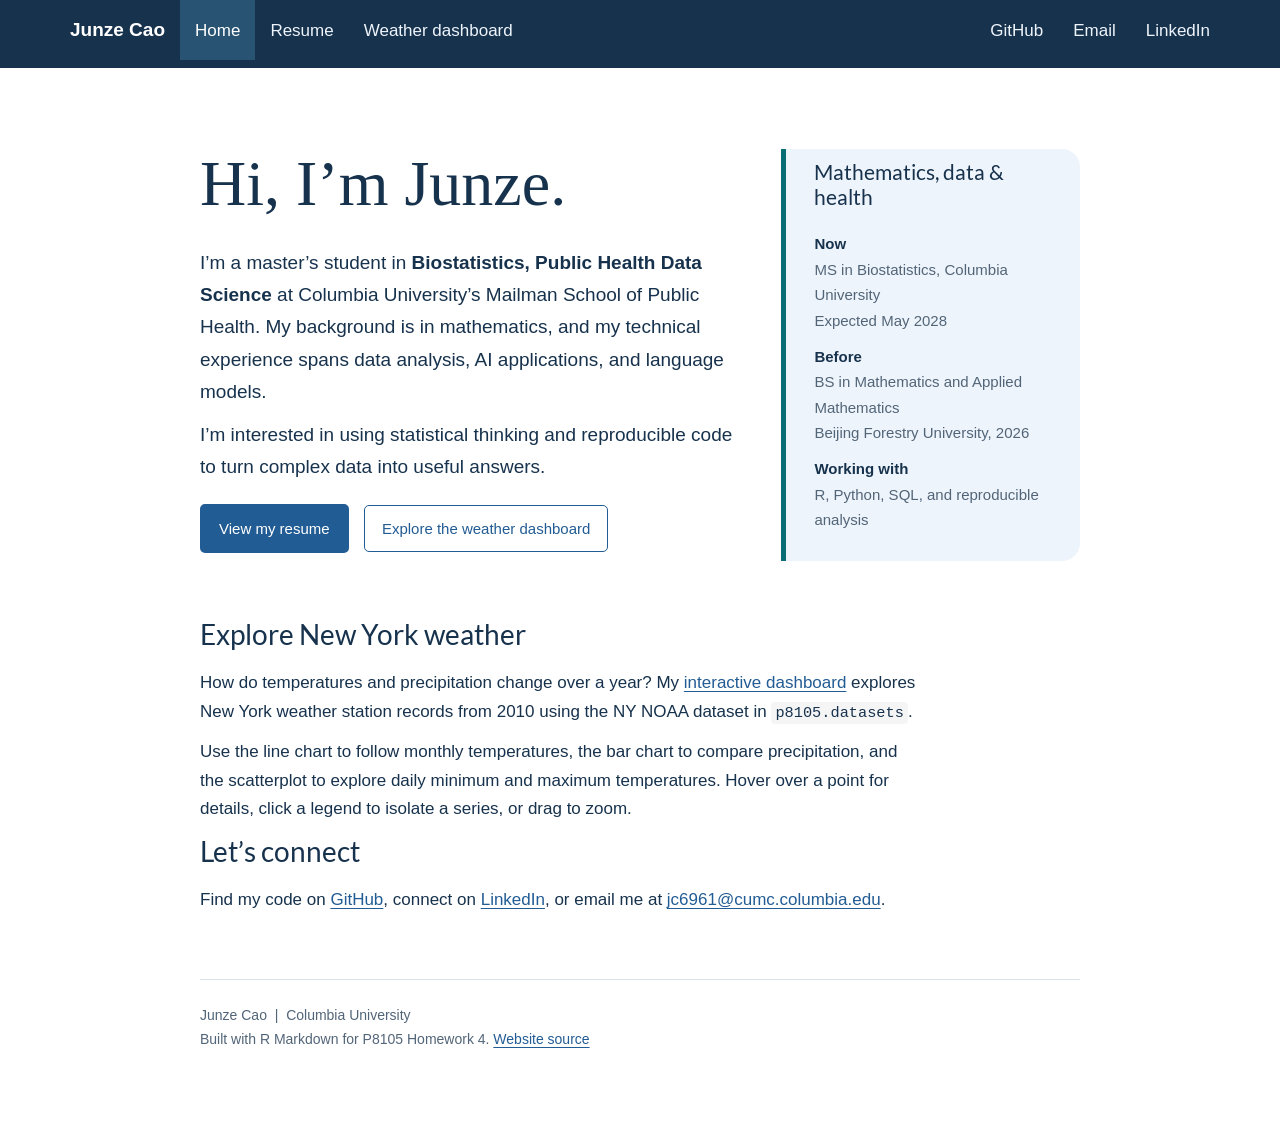
==== index.html @ 765458ed "Add personal homepage and selected technical resume" ====
<!DOCTYPE html>

<html>

<head>

<meta charset="utf-8" />
<meta name="generator" content="pandoc" />
<meta http-equiv="X-UA-Compatible" content="IE=EDGE" />




<title>Junze Cao</title>

<script src="site_libs/header-attrs-2.32/header-attrs.js"></script>
<script src="site_libs/jquery-3.6.0/jquery-3.6.0.min.js"></script>
<meta name="viewport" content="width=device-width, initial-scale=1" />
<link href="site_libs/bootstrap-3.3.5/css/flatly.min.css" rel="stylesheet" />
<script src="site_libs/bootstrap-3.3.5/js/bootstrap.min.js"></script>
<script src="site_libs/bootstrap-3.3.5/shim/html5shiv.min.js"></script>
<script src="site_libs/bootstrap-3.3.5/shim/respond.min.js"></script>
<style>h1 {font-size: 34px;}
       h1.title {font-size: 38px;}
       h2 {font-size: 30px;}
       h3 {font-size: 24px;}
       h4 {font-size: 18px;}
       h5 {font-size: 16px;}
       h6 {font-size: 12px;}
       code {color: inherit; background-color: rgba(0, 0, 0, 0.04);}
       pre:not([class]) { background-color: white }</style>
<script src="site_libs/navigation-1.1/tabsets.js"></script>
<link href="site_libs/highlightjs-9.12.0/default.css" rel="stylesheet" />
<script src="site_libs/highlightjs-9.12.0/highlight.js"></script>

<style type="text/css">
  code{white-space: pre-wrap;}
  span.smallcaps{font-variant: small-caps;}
  span.underline{text-decoration: underline;}
  div.column{display: inline-block; vertical-align: top; width: 50%;}
  div.hanging-indent{margin-left: 1.5em; text-indent: -1.5em;}
  ul.task-list{list-style: none;}
    </style>

<style type="text/css">code{white-space: pre;}</style>
<script type="text/javascript">
if (window.hljs) {
  hljs.configure({languages: []});
  hljs.initHighlightingOnLoad();
  if (document.readyState && document.readyState === "complete") {
    window.setTimeout(function() { hljs.initHighlighting(); }, 0);
  }
}
</script>






<link rel="stylesheet" href="assets/styles.css" type="text/css" />



<style type = "text/css">
.main-container {
  max-width: 940px;
  margin-left: auto;
  margin-right: auto;
}
img {
  max-width:100%;
}
.tabbed-pane {
  padding-top: 12px;
}
.html-widget {
  margin-bottom: 20px;
}
button.code-folding-btn:focus {
  outline: none;
}
summary {
  display: list-item;
}
details > summary > p:only-child {
  display: inline;
}
pre code {
  padding: 0;
}
</style>


<style type="text/css">
.dropdown-submenu {
  position: relative;
}
.dropdown-submenu>.dropdown-menu {
  top: 0;
  left: 100%;
  margin-top: -6px;
  margin-left: -1px;
  border-radius: 0 6px 6px 6px;
}
.dropdown-submenu:hover>.dropdown-menu {
  display: block;
}
.dropdown-submenu>a:after {
  display: block;
  content: " ";
  float: right;
  width: 0;
  height: 0;
  border-color: transparent;
  border-style: solid;
  border-width: 5px 0 5px 5px;
  border-left-color: #cccccc;
  margin-top: 5px;
  margin-right: -10px;
}
.dropdown-submenu:hover>a:after {
  border-left-color: #adb5bd;
}
.dropdown-submenu.pull-left {
  float: none;
}
.dropdown-submenu.pull-left>.dropdown-menu {
  left: -100%;
  margin-left: 10px;
  border-radius: 6px 0 6px 6px;
}
</style>

<script type="text/javascript">
// manage active state of menu based on current page
$(document).ready(function () {
  // active menu anchor
  href = window.location.pathname
  href = href.substr(href.lastIndexOf('/') + 1)
  if (href === "")
    href = "index.html";
  var menuAnchor = $('a[href="' + href + '"]');

  // mark the anchor link active (and if it's in a dropdown, also mark that active)
  var dropdown = menuAnchor.closest('li.dropdown');
  if (window.bootstrap) { // Bootstrap 4+
    menuAnchor.addClass('active');
    dropdown.find('> .dropdown-toggle').addClass('active');
  } else { // Bootstrap 3
    menuAnchor.parent().addClass('active');
    dropdown.addClass('active');
  }

  // Navbar adjustments
  var navHeight = $(".navbar").first().height() + 15;
  var style = document.createElement('style');
  var pt = "padding-top: " + navHeight + "px; ";
  var mt = "margin-top: -" + navHeight + "px; ";
  var css = "";
  // offset scroll position for anchor links (for fixed navbar)
  for (var i = 1; i <= 6; i++) {
    css += ".section h" + i + "{ " + pt + mt + "}\n";
  }
  style.innerHTML = "body {" + pt + "padding-bottom: 40px; }\n" + css;
  document.head.appendChild(style);
});
</script>

<!-- tabsets -->

<style type="text/css">
.tabset-dropdown > .nav-tabs {
  display: inline-table;
  max-height: 500px;
  min-height: 44px;
  overflow-y: auto;
  border: 1px solid #ddd;
  border-radius: 4px;
}

.tabset-dropdown > .nav-tabs > li.active:before, .tabset-dropdown > .nav-tabs.nav-tabs-open:before {
  content: "\e259";
  font-family: 'Glyphicons Halflings';
  display: inline-block;
  padding: 10px;
  border-right: 1px solid #ddd;
}

.tabset-dropdown > .nav-tabs.nav-tabs-open > li.active:before {
  content: "\e258";
  font-family: 'Glyphicons Halflings';
  border: none;
}

.tabset-dropdown > .nav-tabs > li.active {
  display: block;
}

.tabset-dropdown > .nav-tabs > li > a,
.tabset-dropdown > .nav-tabs > li > a:focus,
.tabset-dropdown > .nav-tabs > li > a:hover {
  border: none;
  display: inline-block;
  border-radius: 4px;
  background-color: transparent;
}

.tabset-dropdown > .nav-tabs.nav-tabs-open > li {
  display: block;
  float: none;
}

.tabset-dropdown > .nav-tabs > li {
  display: none;
}
</style>

<!-- code folding -->




</head>

<body>


<div class="container-fluid main-container">




<div class="navbar navbar-default  navbar-fixed-top" role="navigation">
  <div class="container">
    <div class="navbar-header">
      <button type="button" class="navbar-toggle collapsed" data-toggle="collapse" data-bs-toggle="collapse" data-target="#navbar" data-bs-target="#navbar">
        <span class="icon-bar"></span>
        <span class="icon-bar"></span>
        <span class="icon-bar"></span>
      </button>
      <a class="navbar-brand" href="index.html">Junze Cao</a>
    </div>
    <div id="navbar" class="navbar-collapse collapse">
      <ul class="nav navbar-nav">
        <li>
  <a href="index.html">Home</a>
</li>
<li>
  <a href="resume.html">Resume</a>
</li>
<li>
  <a href="dashboard.html">Weather dashboard</a>
</li>
      </ul>
      <ul class="nav navbar-nav navbar-right">
        <li>
  <a href="https://github.com/tangerine-jc">GitHub</a>
</li>
<li>
  <a href="mailto:jc6961@cumc.columbia.edu">Email</a>
</li>
<li>
  <a href="https://www.linkedin.com/in/junze-cao-53a1893b7/">LinkedIn</a>
</li>
      </ul>
    </div><!--/.nav-collapse -->
  </div><!--/.container -->
</div><!--/.navbar -->

<div id="header">



<h1 class="title toc-ignore">Junze Cao</h1>

</div>


<div class="intro">
<div id="hi-im-junze." class="section level1 intro-copy">
<h1>Hi, I’m Junze.</h1>
<p>I’m a master’s student in <strong>Biostatistics, Public Health Data
Science</strong> at Columbia University’s Mailman School of Public
Health. My background is in mathematics, and my technical experience
spans data analysis, AI applications, and language models.</p>
<p>I’m interested in using statistical thinking and reproducible code to
turn complex data into useful answers.</p>
<p><a href="resume.html" class="btn btn-primary">View my resume</a> <a
href="dashboard.html" class="btn btn-default">Explore the weather
dashboard</a></p>
</div>
<div id="mathematics-data-health" class="section level3 intro-aside">
<h3>Mathematics, data &amp; health</h3>
<p><strong>Now</strong><br />
MS in Biostatistics, Columbia University<br />
Expected May 2028</p>
<p><strong>Before</strong><br />
BS in Mathematics and Applied Mathematics<br />
Beijing Forestry University, 2026</p>
<p><strong>Working with</strong><br />
R, Python, SQL, and reproducible analysis</p>
</div>
</div>
<div id="explore-new-york-weather" class="section level2">
<h2>Explore New York weather</h2>
<p>How do temperatures and precipitation change over a year? My <a
href="dashboard.html">interactive dashboard</a> explores New York
weather station records from 2010 using the NY NOAA dataset in
<code>p8105.datasets</code>.</p>
<p>Use the line chart to follow monthly temperatures, the bar chart to
compare precipitation, and the scatterplot to explore daily minimum and
maximum temperatures. Hover over a point for details, click a legend to
isolate a series, or drag to zoom.</p>
</div>
<div id="lets-connect" class="section level2">
<h2>Let’s connect</h2>
<p>Find my code on <a href="https://github.com/tangerine-jc">GitHub</a>,
connect on <a
href="https://www.linkedin.com/in/junze-cao-53a1893b7/">LinkedIn</a>, or
email me at <a
href="mailto:jc6961@cumc.columbia.edu">jc6961@cumc.columbia.edu</a>.</p>
</div>

<footer class="site-footer">
  <p>Junze Cao &nbsp;|&nbsp; Columbia University<br>
  Built with R Markdown for P8105 Homework 4.
  <a href="https://github.com/tangerine-jc/p8105_hw4_jc6961">Website source</a></p>
</footer>



</div>

<script>

// add bootstrap table styles to pandoc tables
function bootstrapStylePandocTables() {
  $('tr.odd').parent('tbody').parent('table').addClass('table table-condensed');
}
$(document).ready(function () {
  bootstrapStylePandocTables();
});


</script>

<!-- tabsets -->

<script>
$(document).ready(function () {
  window.buildTabsets("TOC");
});

$(document).ready(function () {
  $('.tabset-dropdown > .nav-tabs > li').click(function () {
    $(this).parent().toggleClass('nav-tabs-open');
  });
});
</script>

<!-- code folding -->


<!-- dynamically load mathjax for compatibility with self-contained -->
<script>
  (function () {
    var script = document.createElement("script");
    script.type = "text/javascript";
    script.src  = "https://mathjax.rstudio.com/latest/MathJax.js?config=TeX-AMS-MML_HTMLorMML";
    document.getElementsByTagName("head")[0].appendChild(script);
  })();
</script>

</body>
</html>
---- site_libs/bootstrap-3.3.5/css/flatly.min.css ----
@font-face {
  font-family: 'Lato';
  font-style: normal;
  font-weight: 400;
  src: url(fonts/Lato.ttf) format('truetype');
}
@font-face {
  font-family: 'Lato';
  font-style: normal;
  font-weight: 700;
  src: url(fonts/LatoBold.ttf) format('truetype');
}
@font-face {
  font-family: 'Lato';
  font-style: italic;
  font-weight: 400;
  src: url(fonts/LatoItalic.ttf) format('truetype');
}

/*!
 * bootswatch v3.3.6
 * Homepage: http://bootswatch.com
 * Copyright 2012-2015 Thomas Park
 * Licensed under MIT
 * Based on Bootstrap
*//*!
 * Bootstrap v3.3.6 (http://getbootstrap.com)
 * Copyright 2011-2015 Twitter, Inc.
 * Licensed under MIT (https://github.com/twbs/bootstrap/blob/master/LICENSE)
 *//*! normalize.css v3.0.3 | MIT License | github.com/necolas/normalize.css */html{font-family:sans-serif;-ms-text-size-adjust:100%;-webkit-text-size-adjust:100%}body{margin:0}article,aside,details,figcaption,figure,footer,header,hgroup,main,menu,nav,section,summary{display:block}audio,canvas,progress,video{display:inline-block;vertical-align:baseline}audio:not([controls]){display:none;height:0}[hidden],template{display:none}a{background-color:transparent}a:active,a:hover{outline:0}abbr[title]{border-bottom:1px dotted}b,strong{font-weight:bold}dfn{font-style:italic}h1{font-size:2em;margin:0.67em 0}mark{background:#ff0;color:#000}small{font-size:80%}sub,sup{font-size:75%;line-height:0;position:relative;vertical-align:baseline}sup{top:-0.5em}sub{bottom:-0.25em}img{border:0}svg:not(:root){overflow:hidden}figure{margin:1em 40px}hr{-webkit-box-sizing:content-box;-moz-box-sizing:content-box;box-sizing:content-box;height:0}pre{overflow:auto}code,kbd,pre,samp{font-family:monospace, monospace;font-size:1em}button,input,optgroup,select,textarea{color:inherit;font:inherit;margin:0}button{overflow:visible}button,select{text-transform:none}button,html input[type="button"],input[type="reset"],input[type="submit"]{-webkit-appearance:button;cursor:pointer}button[disabled],html input[disabled]{cursor:default}button::-moz-focus-inner,input::-moz-focus-inner{border:0;padding:0}input{line-height:normal}input[type="checkbox"],input[type="radio"]{-webkit-box-sizing:border-box;-moz-box-sizing:border-box;box-sizing:border-box;padding:0}input[type="number"]::-webkit-inner-spin-button,input[type="number"]::-webkit-outer-spin-button{height:auto}input[type="search"]{-webkit-appearance:textfield;-webkit-box-sizing:content-box;-moz-box-sizing:content-box;box-sizing:content-box}input[type="search"]::-webkit-search-cancel-button,input[type="search"]::-webkit-search-decoration{-webkit-appearance:none}fieldset{border:1px solid #c0c0c0;margin:0 2px;padding:0.35em 0.625em 0.75em}legend{border:0;padding:0}textarea{overflow:auto}optgroup{font-weight:bold}table{border-collapse:collapse;border-spacing:0}td,th{padding:0}/*! Source: https://github.com/h5bp/html5-boilerplate/blob/master/src/css/main.css */@media print{*,*:before,*:after{background:transparent !important;color:#000 !important;-webkit-box-shadow:none !important;box-shadow:none !important;text-shadow:none !important}a,a:visited{text-decoration:underline}a[href]:after{content:" (" attr(href) ")"}abbr[title]:after{content:" (" attr(title) ")"}a[href^="#"]:after,a[href^="javascript:"]:after{content:""}pre,blockquote{border:1px solid #999;page-break-inside:avoid}thead{display:table-header-group}tr,img{page-break-inside:avoid}img{max-width:100% !important}p,h2,h3{orphans:3;widows:3}h2,h3{page-break-after:avoid}.navbar{display:none}.btn>.caret,.dropup>.btn>.caret{border-top-color:#000 !important}.label{border:1px solid #000}.table{border-collapse:collapse !important}.table td,.table th{background-color:#fff !important}.table-bordered th,.table-bordered td{border:1px solid #ddd !important}}@font-face{font-family:'Glyphicons Halflings';src:url('../fonts/glyphicons-halflings-regular.eot');src:url('../fonts/glyphicons-halflings-regular.eot?#iefix') format('embedded-opentype'),url('../fonts/glyphicons-halflings-regular.woff') format('woff'),url('../fonts/glyphicons-halflings-regular.ttf') format('truetype'),url('../fonts/glyphicons-halflings-regular.svg#glyphicons_halflingsregular') format('svg')}.glyphicon{position:relative;top:1px;display:inline-block;font-family:'Glyphicons Halflings';font-style:normal;font-weight:normal;line-height:1;-webkit-font-smoothing:antialiased;-moz-osx-font-smoothing:grayscale}.glyphicon-asterisk:before{content:"\002a"}.glyphicon-plus:before{content:"\002b"}.glyphicon-euro:before,.glyphicon-eur:before{content:"\20ac"}.glyphicon-minus:before{content:"\2212"}.glyphicon-cloud:before{content:"\2601"}.glyphicon-envelope:before{content:"\2709"}.glyphicon-pencil:before{content:"\270f"}.glyphicon-glass:before{content:"\e001"}.glyphicon-music:before{content:"\e002"}.glyphicon-search:before{content:"\e003"}.glyphicon-heart:before{content:"\e005"}.glyphicon-star:before{content:"\e006"}.glyphicon-star-empty:before{content:"\e007"}.glyphicon-user:before{content:"\e008"}.glyphicon-film:before{content:"\e009"}.glyphicon-th-large:before{content:"\e010"}.glyphicon-th:before{content:"\e011"}.glyphicon-th-list:before{content:"\e012"}.glyphicon-ok:before{content:"\e013"}.glyphicon-remove:before{content:"\e014"}.glyphicon-zoom-in:before{content:"\e015"}.glyphicon-zoom-out:before{content:"\e016"}.glyphicon-off:before{content:"\e017"}.glyphicon-signal:before{content:"\e018"}.glyphicon-cog:before{content:"\e019"}.glyphicon-trash:before{content:"\e020"}.glyphicon-home:before{content:"\e021"}.glyphicon-file:before{content:"\e022"}.glyphicon-time:before{content:"\e023"}.glyphicon-road:before{content:"\e024"}.glyphicon-download-alt:before{content:"\e025"}.glyphicon-download:before{content:"\e026"}.glyphicon-upload:before{content:"\e027"}.glyphicon-inbox:before{content:"\e028"}.glyphicon-play-circle:before{content:"\e029"}.glyphicon-repeat:before{content:"\e030"}.glyphicon-refresh:before{content:"\e031"}.glyphicon-list-alt:before{content:"\e032"}.glyphicon-lock:before{content:"\e033"}.glyphicon-flag:before{content:"\e034"}.glyphicon-headphones:before{content:"\e035"}.glyphicon-volume-off:before{content:"\e036"}.glyphicon-volume-down:before{content:"\e037"}.glyphicon-volume-up:before{content:"\e038"}.glyphicon-qrcode:before{content:"\e039"}.glyphicon-barcode:before{content:"\e040"}.glyphicon-tag:before{content:"\e041"}.glyphicon-tags:before{content:"\e042"}.glyphicon-book:before{content:"\e043"}.glyphicon-bookmark:before{content:"\e044"}.glyphicon-print:before{content:"\e045"}.glyphicon-camera:before{content:"\e046"}.glyphicon-font:before{content:"\e047"}.glyphicon-bold:before{content:"\e048"}.glyphicon-italic:before{content:"\e049"}.glyphicon-text-height:before{content:"\e050"}.glyphicon-text-width:before{content:"\e051"}.glyphicon-align-left:before{content:"\e052"}.glyphicon-align-center:before{content:"\e053"}.glyphicon-align-right:before{content:"\e054"}.glyphicon-align-justify:before{content:"\e055"}.glyphicon-list:before{content:"\e056"}.glyphicon-indent-left:before{content:"\e057"}.glyphicon-indent-right:before{content:"\e058"}.glyphicon-facetime-video:before{content:"\e059"}.glyphicon-picture:before{content:"\e060"}.glyphicon-map-marker:before{content:"\e062"}.glyphicon-adjust:before{content:"\e063"}.glyphicon-tint:before{content:"\e064"}.glyphicon-edit:before{content:"\e065"}.glyphicon-share:before{content:"\e066"}.glyphicon-check:before{content:"\e067"}.glyphicon-move:before{content:"\e068"}.glyphicon-step-backward:before{content:"\e069"}.glyphicon-fast-backward:before{content:"\e070"}.glyphicon-backward:before{content:"\e071"}.glyphicon-play:before{content:"\e072"}.glyphicon-pause:before{content:"\e073"}.glyphicon-stop:before{content:"\e074"}.glyphicon-forward:before{content:"\e075"}.glyphicon-fast-forward:before{content:"\e076"}.glyphicon-step-forward:before{content:"\e077"}.glyphicon-eject:before{content:"\e078"}.glyphicon-chevron-left:before{content:"\e079"}.glyphicon-chevron-right:before{content:"\e080"}.glyphicon-plus-sign:before{content:"\e081"}.glyphicon-minus-sign:before{content:"\e082"}.glyphicon-remove-sign:before{content:"\e083"}.glyphicon-ok-sign:before{content:"\e084"}.glyphicon-question-sign:before{content:"\e085"}.glyphicon-info-sign:before{content:"\e086"}.glyphicon-screenshot:before{content:"\e087"}.glyphicon-remove-circle:before{content:"\e088"}.glyphicon-ok-circle:before{content:"\e089"}.glyphicon-ban-circle:before{content:"\e090"}.glyphicon-arrow-left:before{content:"\e091"}.glyphicon-arrow-right:before{content:"\e092"}.glyphicon-arrow-up:before{content:"\e093"}.glyphicon-arrow-down:before{content:"\e094"}.glyphicon-share-alt:before{content:"\e095"}.glyphicon-resize-full:before{content:"\e096"}.glyphicon-resize-small:before{content:"\e097"}.glyphicon-exclamation-sign:before{content:"\e101"}.glyphicon-gift:before{content:"\e102"}.glyphicon-leaf:before{content:"\e103"}.glyphicon-fire:before{content:"\e104"}.glyphicon-eye-open:before{content:"\e105"}.glyphicon-eye-close:before{content:"\e106"}.glyphicon-warning-sign:before{content:"\e107"}.glyphicon-plane:before{content:"\e108"}.glyphicon-calendar:before{content:"\e109"}.glyphicon-random:before{content:"\e110"}.glyphicon-comment:before{content:"\e111"}.glyphicon-magnet:before{content:"\e112"}.glyphicon-chevron-up:before{content:"\e113"}.glyphicon-chevron-down:before{content:"\e114"}.glyphicon-retweet:before{content:"\e115"}.glyphicon-shopping-cart:before{content:"\e116"}.glyphicon-folder-close:before{content:"\e117"}.glyphicon-folder-open:before{content:"\e118"}.glyphicon-resize-vertical:before{content:"\e119"}.glyphicon-resize-horizontal:before{content:"\e120"}.glyphicon-hdd:before{content:"\e121"}.glyphicon-bullhorn:before{content:"\e122"}.glyphicon-bell:before{content:"\e123"}.glyphicon-certificate:before{content:"\e124"}.glyphicon-thumbs-up:before{content:"\e125"}.glyphicon-thumbs-down:before{content:"\e126"}.glyphicon-hand-right:before{content:"\e127"}.glyphicon-hand-left:before{content:"\e128"}.glyphicon-hand-up:before{content:"\e129"}.glyphicon-hand-down:before{content:"\e130"}.glyphicon-circle-arrow-right:before{content:"\e131"}.glyphicon-circle-arrow-left:before{content:"\e132"}.glyphicon-circle-arrow-up:before{content:"\e133"}.glyphicon-circle-arrow-down:before{content:"\e134"}.glyphicon-globe:before{content:"\e135"}.glyphicon-wrench:before{content:"\e136"}.glyphicon-tasks:before{content:"\e137"}.glyphicon-filter:before{content:"\e138"}.glyphicon-briefcase:before{content:"\e139"}.glyphicon-fullscreen:before{content:"\e140"}.glyphicon-dashboard:before{content:"\e141"}.glyphicon-paperclip:before{content:"\e142"}.glyphicon-heart-empty:before{content:"\e143"}.glyphicon-link:before{content:"\e144"}.glyphicon-phone:before{content:"\e145"}.glyphicon-pushpin:before{content:"\e146"}.glyphicon-usd:before{content:"\e148"}.glyphicon-gbp:before{content:"\e149"}.glyphicon-sort:before{content:"\e150"}.glyphicon-sort-by-alphabet:before{content:"\e151"}.glyphicon-sort-by-alphabet-alt:before{content:"\e152"}.glyphicon-sort-by-order:before{content:"\e153"}.glyphicon-sort-by-order-alt:before{content:"\e154"}.glyphicon-sort-by-attributes:before{content:"\e155"}.glyphicon-sort-by-attributes-alt:before{content:"\e156"}.glyphicon-unchecked:before{content:"\e157"}.glyphicon-expand:before{content:"\e158"}.glyphicon-collapse-down:before{content:"\e159"}.glyphicon-collapse-up:before{content:"\e160"}.glyphicon-log-in:before{content:"\e161"}.glyphicon-flash:before{content:"\e162"}.glyphicon-log-out:before{content:"\e163"}.glyphicon-new-window:before{content:"\e164"}.glyphicon-record:before{content:"\e165"}.glyphicon-save:before{content:"\e166"}.glyphicon-open:before{content:"\e167"}.glyphicon-saved:before{content:"\e168"}.glyphicon-import:before{content:"\e169"}.glyphicon-export:before{content:"\e170"}.glyphicon-send:before{content:"\e171"}.glyphicon-floppy-disk:before{content:"\e172"}.glyphicon-floppy-saved:before{content:"\e173"}.glyphicon-floppy-remove:before{content:"\e174"}.glyphicon-floppy-save:before{content:"\e175"}.glyphicon-floppy-open:before{content:"\e176"}.glyphicon-credit-card:before{content:"\e177"}.glyphicon-transfer:before{content:"\e178"}.glyphicon-cutlery:before{content:"\e179"}.glyphicon-header:before{content:"\e180"}.glyphicon-compressed:before{content:"\e181"}.glyphicon-earphone:before{content:"\e182"}.glyphicon-phone-alt:before{content:"\e183"}.glyphicon-tower:before{content:"\e184"}.glyphicon-stats:before{content:"\e185"}.glyphicon-sd-video:before{content:"\e186"}.glyphicon-hd-video:before{content:"\e187"}.glyphicon-subtitles:before{content:"\e188"}.glyphicon-sound-stereo:before{content:"\e189"}.glyphicon-sound-dolby:before{content:"\e190"}.glyphicon-sound-5-1:before{content:"\e191"}.glyphicon-sound-6-1:before{content:"\e192"}.glyphicon-sound-7-1:before{content:"\e193"}.glyphicon-copyright-mark:before{content:"\e194"}.glyphicon-registration-mark:before{content:"\e195"}.glyphicon-cloud-download:before{content:"\e197"}.glyphicon-cloud-upload:before{content:"\e198"}.glyphicon-tree-conifer:before{content:"\e199"}.glyphicon-tree-deciduous:before{content:"\e200"}.glyphicon-cd:before{content:"\e201"}.glyphicon-save-file:before{content:"\e202"}.glyphicon-open-file:before{content:"\e203"}.glyphicon-level-up:before{content:"\e204"}.glyphicon-copy:before{content:"\e205"}.glyphicon-paste:before{content:"\e206"}.glyphicon-alert:before{content:"\e209"}.glyphicon-equalizer:before{content:"\e210"}.glyphicon-king:before{content:"\e211"}.glyphicon-queen:before{content:"\e212"}.glyphicon-pawn:before{content:"\e213"}.glyphicon-bishop:before{content:"\e214"}.glyphicon-knight:before{content:"\e215"}.glyphicon-baby-formula:before{content:"\e216"}.glyphicon-tent:before{content:"\26fa"}.glyphicon-blackboard:before{content:"\e218"}.glyphicon-bed:before{content:"\e219"}.glyphicon-apple:before{content:"\f8ff"}.glyphicon-erase:before{content:"\e221"}.glyphicon-hourglass:before{content:"\231b"}.glyphicon-lamp:before{content:"\e223"}.glyphicon-duplicate:before{content:"\e224"}.glyphicon-piggy-bank:before{content:"\e225"}.glyphicon-scissors:before{content:"\e226"}.glyphicon-bitcoin:before{content:"\e227"}.glyphicon-btc:before{content:"\e227"}.glyphicon-xbt:before{content:"\e227"}.glyphicon-yen:before{content:"\00a5"}.glyphicon-jpy:before{content:"\00a5"}.glyphicon-ruble:before{content:"\20bd"}.glyphicon-rub:before{content:"\20bd"}.glyphicon-scale:before{content:"\e230"}.glyphicon-ice-lolly:before{content:"\e231"}.glyphicon-ice-lolly-tasted:before{content:"\e232"}.glyphicon-education:before{content:"\e233"}.glyphicon-option-horizontal:before{content:"\e234"}.glyphicon-option-vertical:before{content:"\e235"}.glyphicon-menu-hamburger:before{content:"\e236"}.glyphicon-modal-window:before{content:"\e237"}.glyphicon-oil:before{content:"\e238"}.glyphicon-grain:before{content:"\e239"}.glyphicon-sunglasses:before{content:"\e240"}.glyphicon-text-size:before{content:"\e241"}.glyphicon-text-color:before{content:"\e242"}.glyphicon-text-background:before{content:"\e243"}.glyphicon-object-align-top:before{content:"\e244"}.glyphicon-object-align-bottom:before{content:"\e245"}.glyphicon-object-align-horizontal:before{content:"\e246"}.glyphicon-object-align-left:before{content:"\e247"}.glyphicon-object-align-vertical:before{content:"\e248"}.glyphicon-object-align-right:before{content:"\e249"}.glyphicon-triangle-right:before{content:"\e250"}.glyphicon-triangle-left:before{content:"\e251"}.glyphicon-triangle-bottom:before{content:"\e252"}.glyphicon-triangle-top:before{content:"\e253"}.glyphicon-console:before{content:"\e254"}.glyphicon-superscript:before{content:"\e255"}.glyphicon-subscript:before{content:"\e256"}.glyphicon-menu-left:before{content:"\e257"}.glyphicon-menu-right:before{content:"\e258"}.glyphicon-menu-down:before{content:"\e259"}.glyphicon-menu-up:before{content:"\e260"}*{-webkit-box-sizing:border-box;-moz-box-sizing:border-box;box-sizing:border-box}*:before,*:after{-webkit-box-sizing:border-box;-moz-box-sizing:border-box;box-sizing:border-box}html{font-size:10px;-webkit-tap-highlight-color:rgba(0,0,0,0)}body{font-family:"Lato","Helvetica Neue",Helvetica,Arial,sans-serif;font-size:15px;line-height:1.42857143;color:#2c3e50;background-color:#ffffff}input,button,select,textarea{font-family:inherit;font-size:inherit;line-height:inherit}a{color:#18bc9c;text-decoration:none}a:hover,a:focus{color:#18bc9c;text-decoration:underline}a:focus{outline:thin dotted;outline:5px auto -webkit-focus-ring-color;outline-offset:-2px}figure{margin:0}img{vertical-align:middle}.img-responsive,.thumbnail>img,.thumbnail a>img,.carousel-inner>.item>img,.carousel-inner>.item>a>img{display:block;max-width:100%;height:auto}.img-rounded{border-radius:6px}.img-thumbnail{padding:4px;line-height:1.42857143;background-color:#ffffff;border:1px solid #ecf0f1;border-radius:4px;-webkit-transition:all .2s ease-in-out;-o-transition:all .2s ease-in-out;transition:all .2s ease-in-out;display:inline-block;max-width:100%;height:auto}.img-circle{border-radius:50%}hr{margin-top:21px;margin-bottom:21px;border:0;border-top:1px solid #ecf0f1}.sr-only{position:absolute;width:1px;height:1px;margin:-1px;padding:0;overflow:hidden;clip:rect(0, 0, 0, 0);border:0}.sr-only-focusable:active,.sr-only-focusable:focus{position:static;width:auto;height:auto;margin:0;overflow:visible;clip:auto}[role="button"]{cursor:pointer}h1,h2,h3,h4,h5,h6,.h1,.h2,.h3,.h4,.h5,.h6{font-family:"Lato","Helvetica Neue",Helvetica,Arial,sans-serif;font-weight:400;line-height:1.1;color:inherit}h1 small,h2 small,h3 small,h4 small,h5 small,h6 small,.h1 small,.h2 small,.h3 small,.h4 small,.h5 small,.h6 small,h1 .small,h2 .small,h3 .small,h4 .small,h5 .small,h6 .small,.h1 .small,.h2 .small,.h3 .small,.h4 .small,.h5 .small,.h6 .small{font-weight:normal;line-height:1;color:#b4bcc2}h1,.h1,h2,.h2,h3,.h3{margin-top:21px;margin-bottom:10.5px}h1 small,.h1 small,h2 small,.h2 small,h3 small,.h3 small,h1 .small,.h1 .small,h2 .small,.h2 .small,h3 .small,.h3 .small{font-size:65%}h4,.h4,h5,.h5,h6,.h6{margin-top:10.5px;margin-bottom:10.5px}h4 small,.h4 small,h5 small,.h5 small,h6 small,.h6 small,h4 .small,.h4 .small,h5 .small,.h5 .small,h6 .small,.h6 .small{font-size:75%}h1,.h1{font-size:39px}h2,.h2{font-size:32px}h3,.h3{font-size:26px}h4,.h4{font-size:19px}h5,.h5{font-size:15px}h6,.h6{font-size:13px}p{margin:0 0 10.5px}.lead{margin-bottom:21px;font-size:17px;font-weight:300;line-height:1.4}@media (min-width:768px){.lead{font-size:22.5px}}small,.small{font-size:86%}mark,.mark{background-color:#f39c12;padding:.2em}.text-left{text-align:left}.text-right{text-align:right}.text-center{text-align:center}.text-justify{text-align:justify}.text-nowrap{white-space:nowrap}.text-lowercase{text-transform:lowercase}.text-uppercase{text-transform:uppercase}.text-capitalize{text-transform:capitalize}.text-muted{color:#b4bcc2}.text-primary{color:#2c3e50}a.text-primary:hover,a.text-primary:focus{color:#1a242f}.text-success{color:#ffffff}a.text-success:hover,a.text-success:focus{color:#e6e6e6}.text-info{color:#ffffff}a.text-info:hover,a.text-info:focus{color:#e6e6e6}.text-warning{color:#ffffff}a.text-warning:hover,a.text-warning:focus{color:#e6e6e6}.text-danger{color:#ffffff}a.text-danger:hover,a.text-danger:focus{color:#e6e6e6}.bg-primary{color:#fff;background-color:#2c3e50}a.bg-primary:hover,a.bg-primary:focus{background-color:#1a242f}.bg-success{background-color:#18bc9c}a.bg-success:hover,a.bg-success:focus{background-color:#128f76}.bg-info{background-color:#3498db}a.bg-info:hover,a.bg-info:focus{background-color:#217dbb}.bg-warning{background-color:#f39c12}a.bg-warning:hover,a.bg-warning:focus{background-color:#c87f0a}.bg-danger{background-color:#e74c3c}a.bg-danger:hover,a.bg-danger:focus{background-color:#d62c1a}.page-header{padding-bottom:9.5px;margin:42px 0 21px;border-bottom:1px solid transparent}ul,ol{margin-top:0;margin-bottom:10.5px}ul ul,ol ul,ul ol,ol ol{margin-bottom:0}.list-unstyled{padding-left:0;list-style:none}.list-inline{padding-left:0;list-style:none;margin-left:-5px}.list-inline>li{display:inline-block;padding-left:5px;padding-right:5px}dl{margin-top:0;margin-bottom:21px}dt,dd{line-height:1.42857143}dt{font-weight:bold}dd{margin-left:0}@media (min-width:768px){.dl-horizontal dt{float:left;width:160px;clear:left;text-align:right;overflow:hidden;text-overflow:ellipsis;white-space:nowrap}.dl-horizontal dd{margin-left:180px}}abbr[title],abbr[data-original-title]{cursor:help;border-bottom:1px dotted #b4bcc2}.initialism{font-size:90%;text-transform:uppercase}blockquote{padding:10.5px 21px;margin:0 0 21px;font-size:18.75px;border-left:5px solid #ecf0f1}blockquote p:last-child,blockquote ul:last-child,blockquote ol:last-child{margin-bottom:0}blockquote footer,blockquote small,blockquote .small{display:block;font-size:80%;line-height:1.42857143;color:#b4bcc2}blockquote footer:before,blockquote small:before,blockquote .small:before{content:'\2014 \00A0'}.blockquote-reverse,blockquote.pull-right{padding-right:15px;padding-left:0;border-right:5px solid #ecf0f1;border-left:0;text-align:right}.blockquote-reverse footer:before,blockquote.pull-right footer:before,.blockquote-reverse small:before,blockquote.pull-right small:before,.blockquote-reverse .small:before,blockquote.pull-right .small:before{content:''}.blockquote-reverse footer:after,blockquote.pull-right footer:after,.blockquote-reverse small:after,blockquote.pull-right small:after,.blockquote-reverse .small:after,blockquote.pull-right .small:after{content:'\00A0 \2014'}address{margin-bottom:21px;font-style:normal;line-height:1.42857143}code,kbd,pre,samp{font-family:monospace}code{padding:2px 4px;font-size:90%;color:#c7254e;background-color:#f9f2f4;border-radius:4px}kbd{padding:2px 4px;font-size:90%;color:#ffffff;background-color:#333333;border-radius:3px;-webkit-box-shadow:inset 0 -1px 0 rgba(0,0,0,0.25);box-shadow:inset 0 -1px 0 rgba(0,0,0,0.25)}kbd kbd{padding:0;font-size:100%;font-weight:bold;-webkit-box-shadow:none;box-shadow:none}pre{display:block;padding:10px;margin:0 0 10.5px;font-size:14px;line-height:1.42857143;word-break:break-all;word-wrap:break-word;color:#7b8a8b;background-color:#ecf0f1;border:1px solid #cccccc;border-radius:4px}pre code{padding:0;font-size:inherit;color:inherit;white-space:pre-wrap;background-color:transparent;border-radius:0}.pre-scrollable{max-height:340px;overflow-y:scroll}.container{margin-right:auto;margin-left:auto;padding-left:15px;padding-right:15px}@media (min-width:768px){.container{width:750px}}@media (min-width:992px){.container{width:970px}}@media (min-width:1200px){.container{width:1170px}}.container-fluid{margin-right:auto;margin-left:auto;padding-left:15px;padding-right:15px}.row{margin-left:-15px;margin-right:-15px}.col-xs-1,.col-sm-1,.col-md-1,.col-lg-1,.col-xs-2,.col-sm-2,.col-md-2,.col-lg-2,.col-xs-3,.col-sm-3,.col-md-3,.col-lg-3,.col-xs-4,.col-sm-4,.col-md-4,.col-lg-4,.col-xs-5,.col-sm-5,.col-md-5,.col-lg-5,.col-xs-6,.col-sm-6,.col-md-6,.col-lg-6,.col-xs-7,.col-sm-7,.col-md-7,.col-lg-7,.col-xs-8,.col-sm-8,.col-md-8,.col-lg-8,.col-xs-9,.col-sm-9,.col-md-9,.col-lg-9,.col-xs-10,.col-sm-10,.col-md-10,.col-lg-10,.col-xs-11,.col-sm-11,.col-md-11,.col-lg-11,.col-xs-12,.col-sm-12,.col-md-12,.col-lg-12{position:relative;min-height:1px;padding-left:15px;padding-right:15px}.col-xs-1,.col-xs-2,.col-xs-3,.col-xs-4,.col-xs-5,.col-xs-6,.col-xs-7,.col-xs-8,.col-xs-9,.col-xs-10,.col-xs-11,.col-xs-12{float:left}.col-xs-12{width:100%}.col-xs-11{width:91.66666667%}.col-xs-10{width:83.33333333%}.col-xs-9{width:75%}.col-xs-8{width:66.66666667%}.col-xs-7{width:58.33333333%}.col-xs-6{width:50%}.col-xs-5{width:41.66666667%}.col-xs-4{width:33.33333333%}.col-xs-3{width:25%}.col-xs-2{width:16.66666667%}.col-xs-1{width:8.33333333%}.col-xs-pull-12{right:100%}.col-xs-pull-11{right:91.66666667%}.col-xs-pull-10{right:83.33333333%}.col-xs-pull-9{right:75%}.col-xs-pull-8{right:66.66666667%}.col-xs-pull-7{right:58.33333333%}.col-xs-pull-6{right:50%}.col-xs-pull-5{right:41.66666667%}.col-xs-pull-4{right:33.33333333%}.col-xs-pull-3{right:25%}.col-xs-pull-2{right:16.66666667%}.col-xs-pull-1{right:8.33333333%}.col-xs-pull-0{right:auto}.col-xs-push-12{left:100%}.col-xs-push-11{left:91.66666667%}.col-xs-push-10{left:83.33333333%}.col-xs-push-9{left:75%}.col-xs-push-8{left:66.66666667%}.col-xs-push-7{left:58.33333333%}.col-xs-push-6{left:50%}.col-xs-push-5{left:41.66666667%}.col-xs-push-4{left:33.33333333%}.col-xs-push-3{left:25%}.col-xs-push-2{left:16.66666667%}.col-xs-push-1{left:8.33333333%}.col-xs-push-0{left:auto}.col-xs-offset-12{margin-left:100%}.col-xs-offset-11{margin-left:91.66666667%}.col-xs-offset-10{margin-left:83.33333333%}.col-xs-offset-9{margin-left:75%}.col-xs-offset-8{margin-left:66.66666667%}.col-xs-offset-7{margin-left:58.33333333%}.col-xs-offset-6{margin-left:50%}.col-xs-offset-5{margin-left:41.66666667%}.col-xs-offset-4{margin-left:33.33333333%}.col-xs-offset-3{margin-left:25%}.col-xs-offset-2{margin-left:16.66666667%}.col-xs-offset-1{margin-left:8.33333333%}.col-xs-offset-0{margin-left:0%}@media (min-width:768px){.col-sm-1,.col-sm-2,.col-sm-3,.col-sm-4,.col-sm-5,.col-sm-6,.col-sm-7,.col-sm-8,.col-sm-9,.col-sm-10,.col-sm-11,.col-sm-12{float:left}.col-sm-12{width:100%}.col-sm-11{width:91.66666667%}.col-sm-10{width:83.33333333%}.col-sm-9{width:75%}.col-sm-8{width:66.66666667%}.col-sm-7{width:58.33333333%}.col-sm-6{width:50%}.col-sm-5{width:41.66666667%}.col-sm-4{width:33.33333333%}.col-sm-3{width:25%}.col-sm-2{width:16.66666667%}.col-sm-1{width:8.33333333%}.col-sm-pull-12{right:100%}.col-sm-pull-11{right:91.66666667%}.col-sm-pull-10{right:83.33333333%}.col-sm-pull-9{right:75%}.col-sm-pull-8{right:66.66666667%}.col-sm-pull-7{right:58.33333333%}.col-sm-pull-6{right:50%}.col-sm-pull-5{right:41.66666667%}.col-sm-pull-4{right:33.33333333%}.col-sm-pull-3{right:25%}.col-sm-pull-2{right:16.66666667%}.col-sm-pull-1{right:8.33333333%}.col-sm-pull-0{right:auto}.col-sm-push-12{left:100%}.col-sm-push-11{left:91.66666667%}.col-sm-push-10{left:83.33333333%}.col-sm-push-9{left:75%}.col-sm-push-8{left:66.66666667%}.col-sm-push-7{left:58.33333333%}.col-sm-push-6{left:50%}.col-sm-push-5{left:41.66666667%}.col-sm-push-4{left:33.33333333%}.col-sm-push-3{left:25%}.col-sm-push-2{left:16.66666667%}.col-sm-push-1{left:8.33333333%}.col-sm-push-0{left:auto}.col-sm-offset-12{margin-left:100%}.col-sm-offset-11{margin-left:91.66666667%}.col-sm-offset-10{margin-left:83.33333333%}.col-sm-offset-9{margin-left:75%}.col-sm-offset-8{margin-left:66.66666667%}.col-sm-offset-7{margin-left:58.33333333%}.col-sm-offset-6{margin-left:50%}.col-sm-offset-5{margin-left:41.66666667%}.col-sm-offset-4{margin-left:33.33333333%}.col-sm-offset-3{margin-left:25%}.col-sm-offset-2{margin-left:16.66666667%}.col-sm-offset-1{margin-left:8.33333333%}.col-sm-offset-0{margin-left:0%}}@media (min-width:992px){.col-md-1,.col-md-2,.col-md-3,.col-md-4,.col-md-5,.col-md-6,.col-md-7,.col-md-8,.col-md-9,.col-md-10,.col-md-11,.col-md-12{float:left}.col-md-12{width:100%}.col-md-11{width:91.66666667%}.col-md-10{width:83.33333333%}.col-md-9{width:75%}.col-md-8{width:66.66666667%}.col-md-7{width:58.33333333%}.col-md-6{width:50%}.col-md-5{width:41.66666667%}.col-md-4{width:33.33333333%}.col-md-3{width:25%}.col-md-2{width:16.66666667%}.col-md-1{width:8.33333333%}.col-md-pull-12{right:100%}.col-md-pull-11{right:91.66666667%}.col-md-pull-10{right:83.33333333%}.col-md-pull-9{right:75%}.col-md-pull-8{right:66.66666667%}.col-md-pull-7{right:58.33333333%}.col-md-pull-6{right:50%}.col-md-pull-5{right:41.66666667%}.col-md-pull-4{right:33.33333333%}.col-md-pull-3{right:25%}.col-md-pull-2{right:16.66666667%}.col-md-pull-1{right:8.33333333%}.col-md-pull-0{right:auto}.col-md-push-12{left:100%}.col-md-push-11{left:91.66666667%}.col-md-push-10{left:83.33333333%}.col-md-push-9{left:75%}.col-md-push-8{left:66.66666667%}.col-md-push-7{left:58.33333333%}.col-md-push-6{left:50%}.col-md-push-5{left:41.66666667%}.col-md-push-4{left:33.33333333%}.col-md-push-3{left:25%}.col-md-push-2{left:16.66666667%}.col-md-push-1{left:8.33333333%}.col-md-push-0{left:auto}.col-md-offset-12{margin-left:100%}.col-md-offset-11{margin-left:91.66666667%}.col-md-offset-10{margin-left:83.33333333%}.col-md-offset-9{margin-left:75%}.col-md-offset-8{margin-left:66.66666667%}.col-md-offset-7{margin-left:58.33333333%}.col-md-offset-6{margin-left:50%}.col-md-offset-5{margin-left:41.66666667%}.col-md-offset-4{margin-left:33.33333333%}.col-md-offset-3{margin-left:25%}.col-md-offset-2{margin-left:16.66666667%}.col-md-offset-1{margin-left:8.33333333%}.col-md-offset-0{margin-left:0%}}@media (min-width:1200px){.col-lg-1,.col-lg-2,.col-lg-3,.col-lg-4,.col-lg-5,.col-lg-6,.col-lg-7,.col-lg-8,.col-lg-9,.col-lg-10,.col-lg-11,.col-lg-12{float:left}.col-lg-12{width:100%}.col-lg-11{width:91.66666667%}.col-lg-10{width:83.33333333%}.col-lg-9{width:75%}.col-lg-8{width:66.66666667%}.col-lg-7{width:58.33333333%}.col-lg-6{width:50%}.col-lg-5{width:41.66666667%}.col-lg-4{width:33.33333333%}.col-lg-3{width:25%}.col-lg-2{width:16.66666667%}.col-lg-1{width:8.33333333%}.col-lg-pull-12{right:100%}.col-lg-pull-11{right:91.66666667%}.col-lg-pull-10{right:83.33333333%}.col-lg-pull-9{right:75%}.col-lg-pull-8{right:66.66666667%}.col-lg-pull-7{right:58.33333333%}.col-lg-pull-6{right:50%}.col-lg-pull-5{right:41.66666667%}.col-lg-pull-4{right:33.33333333%}.col-lg-pull-3{right:25%}.col-lg-pull-2{right:16.66666667%}.col-lg-pull-1{right:8.33333333%}.col-lg-pull-0{right:auto}.col-lg-push-12{left:100%}.col-lg-push-11{left:91.66666667%}.col-lg-push-10{left:83.33333333%}.col-lg-push-9{left:75%}.col-lg-push-8{left:66.66666667%}.col-lg-push-7{left:58.33333333%}.col-lg-push-6{left:50%}.col-lg-push-5{left:41.66666667%}.col-lg-push-4{left:33.33333333%}.col-lg-push-3{left:25%}.col-lg-push-2{left:16.66666667%}.col-lg-push-1{left:8.33333333%}.col-lg-push-0{left:auto}.col-lg-offset-12{margin-left:100%}.col-lg-offset-11{margin-left:91.66666667%}.col-lg-offset-10{margin-left:83.33333333%}.col-lg-offset-9{margin-left:75%}.col-lg-offset-8{margin-left:66.66666667%}.col-lg-offset-7{margin-left:58.33333333%}.col-lg-offset-6{margin-left:50%}.col-lg-offset-5{margin-left:41.66666667%}.col-lg-offset-4{margin-left:33.33333333%}.col-lg-offset-3{margin-left:25%}.col-lg-offset-2{margin-left:16.66666667%}.col-lg-offset-1{margin-left:8.33333333%}.col-lg-offset-0{margin-left:0%}}table{background-color:transparent}caption{padding-top:8px;padding-bottom:8px;color:#b4bcc2;text-align:left}th{}.table{width:100%;max-width:100%;margin-bottom:21px}.table>thead>tr>th,.table>tbody>tr>th,.table>tfoot>tr>th,.table>thead>tr>td,.table>tbody>tr>td,.table>tfoot>tr>td{padding:8px;line-height:1.42857143;vertical-align:top;border-top:1px solid #ecf0f1}.table>thead>tr>th{vertical-align:bottom;border-bottom:2px solid #ecf0f1}.table>caption+thead>tr:first-child>th,.table>colgroup+thead>tr:first-child>th,.table>thead:first-child>tr:first-child>th,.table>caption+thead>tr:first-child>td,.table>colgroup+thead>tr:first-child>td,.table>thead:first-child>tr:first-child>td{border-top:0}.table>tbody+tbody{border-top:2px solid #ecf0f1}.table .table{background-color:#ffffff}.table-condensed>thead>tr>th,.table-condensed>tbody>tr>th,.table-condensed>tfoot>tr>th,.table-condensed>thead>tr>td,.table-condensed>tbody>tr>td,.table-condensed>tfoot>tr>td{padding:5px}.table-bordered{border:1px solid #ecf0f1}.table-bordered>thead>tr>th,.table-bordered>tbody>tr>th,.table-bordered>tfoot>tr>th,.table-bordered>thead>tr>td,.table-bordered>tbody>tr>td,.table-bordered>tfoot>tr>td{border:1px solid #ecf0f1}.table-bordered>thead>tr>th,.table-bordered>thead>tr>td{border-bottom-width:2px}.table-striped>tbody>tr:nth-of-type(odd){background-color:#f9f9f9}.table-hover>tbody>tr:hover{background-color:#ecf0f1}table col[class*="col-"]{position:static;float:none;display:table-column}table td[class*="col-"],table th[class*="col-"]{position:static;float:none;display:table-cell}.table>thead>tr>td.active,.table>tbody>tr>td.active,.table>tfoot>tr>td.active,.table>thead>tr>th.active,.table>tbody>tr>th.active,.table>tfoot>tr>th.active,.table>thead>tr.active>td,.table>tbody>tr.active>td,.table>tfoot>tr.active>td,.table>thead>tr.active>th,.table>tbody>tr.active>th,.table>tfoot>tr.active>th{background-color:#ecf0f1}.table-hover>tbody>tr>td.active:hover,.table-hover>tbody>tr>th.active:hover,.table-hover>tbody>tr.active:hover>td,.table-hover>tbody>tr:hover>.active,.table-hover>tbody>tr.active:hover>th{background-color:#dde4e6}.table>thead>tr>td.success,.table>tbody>tr>td.success,.table>tfoot>tr>td.success,.table>thead>tr>th.success,.table>tbody>tr>th.success,.table>tfoot>tr>th.success,.table>thead>tr.success>td,.table>tbody>tr.success>td,.table>tfoot>tr.success>td,.table>thead>tr.success>th,.table>tbody>tr.success>th,.table>tfoot>tr.success>th{background-color:#18bc9c}.table-hover>tbody>tr>td.success:hover,.table-hover>tbody>tr>th.success:hover,.table-hover>tbody>tr.success:hover>td,.table-hover>tbody>tr:hover>.success,.table-hover>tbody>tr.success:hover>th{background-color:#15a589}.table>thead>tr>td.info,.table>tbody>tr>td.info,.table>tfoot>tr>td.info,.table>thead>tr>th.info,.table>tbody>tr>th.info,.table>tfoot>tr>th.info,.table>thead>tr.info>td,.table>tbody>tr.info>td,.table>tfoot>tr.info>td,.table>thead>tr.info>th,.table>tbody>tr.info>th,.table>tfoot>tr.info>th{background-color:#3498db}.table-hover>tbody>tr>td.info:hover,.table-hover>tbody>tr>th.info:hover,.table-hover>tbody>tr.info:hover>td,.table-hover>tbody>tr:hover>.info,.table-hover>tbody>tr.info:hover>th{background-color:#258cd1}.table>thead>tr>td.warning,.table>tbody>tr>td.warning,.table>tfoot>tr>td.warning,.table>thead>tr>th.warning,.table>tbody>tr>th.warning,.table>tfoot>tr>th.warning,.table>thead>tr.warning>td,.table>tbody>tr.warning>td,.table>tfoot>tr.warning>td,.table>thead>tr.warning>th,.table>tbody>tr.warning>th,.table>tfoot>tr.warning>th{background-color:#f39c12}.table-hover>tbody>tr>td.warning:hover,.table-hover>tbody>tr>th.warning:hover,.table-hover>tbody>tr.warning:hover>td,.table-hover>tbody>tr:hover>.warning,.table-hover>tbody>tr.warning:hover>th{background-color:#e08e0b}.table>thead>tr>td.danger,.table>tbody>tr>td.danger,.table>tfoot>tr>td.danger,.table>thead>tr>th.danger,.table>tbody>tr>th.danger,.table>tfoot>tr>th.danger,.table>thead>tr.danger>td,.table>tbody>tr.danger>td,.table>tfoot>tr.danger>td,.table>thead>tr.danger>th,.table>tbody>tr.danger>th,.table>tfoot>tr.danger>th{background-color:#e74c3c}.table-hover>tbody>tr>td.danger:hover,.table-hover>tbody>tr>th.danger:hover,.table-hover>tbody>tr.danger:hover>td,.table-hover>tbody>tr:hover>.danger,.table-hover>tbody>tr.danger:hover>th{background-color:#e43725}.table-responsive{overflow-x:auto;min-height:0.01%}@media screen and (max-width:767px){.table-responsive{width:100%;margin-bottom:15.75px;overflow-y:hidden;-ms-overflow-style:-ms-autohiding-scrollbar;border:1px solid #ecf0f1}.table-responsive>.table{margin-bottom:0}.table-responsive>.table>thead>tr>th,.table-responsive>.table>tbody>tr>th,.table-responsive>.table>tfoot>tr>th,.table-responsive>.table>thead>tr>td,.table-responsive>.table>tbody>tr>td,.table-responsive>.table>tfoot>tr>td{white-space:nowrap}.table-responsive>.table-bordered{border:0}.table-responsive>.table-bordered>thead>tr>th:first-child,.table-responsive>.table-bordered>tbody>tr>th:first-child,.table-responsive>.table-bordered>tfoot>tr>th:first-child,.table-responsive>.table-bordered>thead>tr>td:first-child,.table-responsive>.table-bordered>tbody>tr>td:first-child,.table-responsive>.table-bordered>tfoot>tr>td:first-child{border-left:0}.table-responsive>.table-bordered>thead>tr>th:last-child,.table-responsive>.table-bordered>tbody>tr>th:last-child,.table-responsive>.table-bordered>tfoot>tr>th:last-child,.table-responsive>.table-bordered>thead>tr>td:last-child,.table-responsive>.table-bordered>tbody>tr>td:last-child,.table-responsive>.table-bordered>tfoot>tr>td:last-child{border-right:0}.table-responsive>.table-bordered>tbody>tr:last-child>th,.table-responsive>.table-bordered>tfoot>tr:last-child>th,.table-responsive>.table-bordered>tbody>tr:last-child>td,.table-responsive>.table-bordered>tfoot>tr:last-child>td{border-bottom:0}}fieldset{padding:0;margin:0;border:0;min-width:0}legend{display:block;width:100%;padding:0;margin-bottom:21px;font-size:22.5px;line-height:inherit;color:#2c3e50;border:0;border-bottom:1px solid transparent}label{display:inline-block;max-width:100%;margin-bottom:5px;font-weight:bold}input[type="search"]{-webkit-box-sizing:border-box;-moz-box-sizing:border-box;box-sizing:border-box}input[type="radio"],input[type="checkbox"]{margin:4px 0 0;margin-top:1px \9;line-height:normal}input[type="file"]{display:block}input[type="range"]{display:block;width:100%}select[multiple],select[size]{height:auto}input[type="file"]:focus,input[type="radio"]:focus,input[type="checkbox"]:focus{outline:thin dotted;outline:5px auto -webkit-focus-ring-color;outline-offset:-2px}output{display:block;padding-top:11px;font-size:15px;line-height:1.42857143;color:#2c3e50}.form-control{display:block;width:100%;height:45px;padding:10px 15px;font-size:15px;line-height:1.42857143;color:#2c3e50;background-color:#ffffff;background-image:none;border:1px solid #dce4ec;border-radius:4px;-webkit-box-shadow:inset 0 1px 1px rgba(0,0,0,0.075);box-shadow:inset 0 1px 1px rgba(0,0,0,0.075);-webkit-transition:border-color ease-in-out .15s,-webkit-box-shadow ease-in-out .15s;-o-transition:border-color ease-in-out .15s,box-shadow ease-in-out .15s;transition:border-color ease-in-out .15s,box-shadow ease-in-out .15s}.form-control:focus{border-color:#2c3e50;outline:0;-webkit-box-shadow:inset 0 1px 1px rgba(0,0,0,0.075),0 0 8px rgba(44,62,80,0.6);box-shadow:inset 0 1px 1px rgba(0,0,0,0.075),0 0 8px rgba(44,62,80,0.6)}.form-control::-moz-placeholder{color:#acb6c0;opacity:1}.form-control:-ms-input-placeholder{color:#acb6c0}.form-control::-webkit-input-placeholder{color:#acb6c0}.form-control::-ms-expand{border:0;background-color:transparent}.form-control[disabled],.form-control[readonly],fieldset[disabled] .form-control{background-color:#ecf0f1;opacity:1}.form-control[disabled],fieldset[disabled] .form-control{cursor:not-allowed}textarea.form-control{height:auto}input[type="search"]{-webkit-appearance:none}@media screen and (-webkit-min-device-pixel-ratio:0){input[type="date"].form-control,input[type="time"].form-control,input[type="datetime-local"].form-control,input[type="month"].form-control{line-height:45px}input[type="date"].input-sm,input[type="time"].input-sm,input[type="datetime-local"].input-sm,input[type="month"].input-sm,.input-group-sm input[type="date"],.input-group-sm input[type="time"],.input-group-sm input[type="datetime-local"],.input-group-sm input[type="month"]{line-height:35px}input[type="date"].input-lg,input[type="time"].input-lg,input[type="datetime-local"].input-lg,input[type="month"].input-lg,.input-group-lg input[type="date"],.input-group-lg input[type="time"],.input-group-lg input[type="datetime-local"],.input-group-lg input[type="month"]{line-height:66px}}.form-group{margin-bottom:15px}.radio,.checkbox{position:relative;display:block;margin-top:10px;margin-bottom:10px}.radio label,.checkbox label{min-height:21px;padding-left:20px;margin-bottom:0;font-weight:normal;cursor:pointer}.radio input[type="radio"],.radio-inline input[type="radio"],.checkbox input[type="checkbox"],.checkbox-inline input[type="checkbox"]{position:absolute;margin-left:-20px;margin-top:4px \9}.radio+.radio,.checkbox+.checkbox{margin-top:-5px}.radio-inline,.checkbox-inline{position:relative;display:inline-block;padding-left:20px;margin-bottom:0;vertical-align:middle;font-weight:normal;cursor:pointer}.radio-inline+.radio-inline,.checkbox-inline+.checkbox-inline{margin-top:0;margin-left:10px}input[type="radio"][disabled],input[type="checkbox"][disabled],input[type="radio"].disabled,input[type="checkbox"].disabled,fieldset[disabled] input[type="radio"],fieldset[disabled] input[type="checkbox"]{cursor:not-allowed}.radio-inline.disabled,.checkbox-inline.disabled,fieldset[disabled] .radio-inline,fieldset[disabled] .checkbox-inline{cursor:not-allowed}.radio.disabled label,.checkbox.disabled label,fieldset[disabled] .radio label,fieldset[disabled] .checkbox label{cursor:not-allowed}.form-control-static{padding-top:11px;padding-bottom:11px;margin-bottom:0;min-height:36px}.form-control-static.input-lg,.form-control-static.input-sm{padding-left:0;padding-right:0}.input-sm{height:35px;padding:6px 9px;font-size:13px;line-height:1.5;border-radius:3px}select.input-sm{height:35px;line-height:35px}textarea.input-sm,select[multiple].input-sm{height:auto}.form-group-sm .form-control{height:35px;padding:6px 9px;font-size:13px;line-height:1.5;border-radius:3px}.form-group-sm select.form-control{height:35px;line-height:35px}.form-group-sm textarea.form-control,.form-group-sm select[multiple].form-control{height:auto}.form-group-sm .form-control-static{height:35px;min-height:34px;padding:7px 9px;font-size:13px;line-height:1.5}.input-lg{height:66px;padding:18px 27px;font-size:19px;line-height:1.3333333;border-radius:6px}select.input-lg{height:66px;line-height:66px}textarea.input-lg,select[multiple].input-lg{height:auto}.form-group-lg .form-control{height:66px;padding:18px 27px;font-size:19px;line-height:1.3333333;border-radius:6px}.form-group-lg select.form-control{height:66px;line-height:66px}.form-group-lg textarea.form-control,.form-group-lg select[multiple].form-control{height:auto}.form-group-lg .form-control-static{height:66px;min-height:40px;padding:19px 27px;font-size:19px;line-height:1.3333333}.has-feedback{position:relative}.has-feedback .form-control{padding-right:56.25px}.form-control-feedback{position:absolute;top:0;right:0;z-index:2;display:block;width:45px;height:45px;line-height:45px;text-align:center;pointer-events:none}.input-lg+.form-control-feedback,.input-group-lg+.form-control-feedback,.form-group-lg .form-control+.form-control-feedback{width:66px;height:66px;line-height:66px}.input-sm+.form-control-feedback,.input-group-sm+.form-control-feedback,.form-group-sm .form-control+.form-control-feedback{width:35px;height:35px;line-height:35px}.has-success .help-block,.has-success .control-label,.has-success .radio,.has-success .checkbox,.has-success .radio-inline,.has-success .checkbox-inline,.has-success.radio label,.has-success.checkbox label,.has-success.radio-inline label,.has-success.checkbox-inline label{color:#ffffff}.has-success .form-control{border-color:#ffffff;-webkit-box-shadow:inset 0 1px 1px rgba(0,0,0,0.075);box-shadow:inset 0 1px 1px rgba(0,0,0,0.075)}.has-success .form-control:focus{border-color:#e6e6e6;-webkit-box-shadow:inset 0 1px 1px rgba(0,0,0,0.075),0 0 6px #fff;box-shadow:inset 0 1px 1px rgba(0,0,0,0.075),0 0 6px #fff}.has-success .input-group-addon{color:#ffffff;border-color:#ffffff;background-color:#18bc9c}.has-success .form-control-feedback{color:#ffffff}.has-warning .help-block,.has-warning .control-label,.has-warning .radio,.has-warning .checkbox,.has-warning .radio-inline,.has-warning .checkbox-inline,.has-warning.radio label,.has-warning.checkbox label,.has-warning.radio-inline label,.has-warning.checkbox-inline label{color:#ffffff}.has-warning .form-control{border-color:#ffffff;-webkit-box-shadow:inset 0 1px 1px rgba(0,0,0,0.075);box-shadow:inset 0 1px 1px rgba(0,0,0,0.075)}.has-warning .form-control:focus{border-color:#e6e6e6;-webkit-box-shadow:inset 0 1px 1px rgba(0,0,0,0.075),0 0 6px #fff;box-shadow:inset 0 1px 1px rgba(0,0,0,0.075),0 0 6px #fff}.has-warning .input-group-addon{color:#ffffff;border-color:#ffffff;background-color:#f39c12}.has-warning .form-control-feedback{color:#ffffff}.has-error .help-block,.has-error .control-label,.has-error .radio,.has-error .checkbox,.has-error .radio-inline,.has-error .checkbox-inline,.has-error.radio label,.has-error.checkbox label,.has-error.radio-inline label,.has-error.checkbox-inline label{color:#ffffff}.has-error .form-control{border-color:#ffffff;-webkit-box-shadow:inset 0 1px 1px rgba(0,0,0,0.075);box-shadow:inset 0 1px 1px rgba(0,0,0,0.075)}.has-error .form-control:focus{border-color:#e6e6e6;-webkit-box-shadow:inset 0 1px 1px rgba(0,0,0,0.075),0 0 6px #fff;box-shadow:inset 0 1px 1px rgba(0,0,0,0.075),0 0 6px #fff}.has-error .input-group-addon{color:#ffffff;border-color:#ffffff;background-color:#e74c3c}.has-error .form-control-feedback{color:#ffffff}.has-feedback label~.form-control-feedback{top:26px}.has-feedback label.sr-only~.form-control-feedback{top:0}.help-block{display:block;margin-top:5px;margin-bottom:10px;color:#597ea2}@media (min-width:768px){.form-inline .form-group{display:inline-block;margin-bottom:0;vertical-align:middle}.form-inline .form-control{display:inline-block;width:auto;vertical-align:middle}.form-inline .form-control-static{display:inline-block}.form-inline .input-group{display:inline-table;vertical-align:middle}.form-inline .input-group .input-group-addon,.form-inline .input-group .input-group-btn,.form-inline .input-group .form-control{width:auto}.form-inline .input-group>.form-control{width:100%}.form-inline .control-label{margin-bottom:0;vertical-align:middle}.form-inline .radio,.form-inline .checkbox{display:inline-block;margin-top:0;margin-bottom:0;vertical-align:middle}.form-inline .radio label,.form-inline .checkbox label{padding-left:0}.form-inline .radio input[type="radio"],.form-inline .checkbox input[type="checkbox"]{position:relative;margin-left:0}.form-inline .has-feedback .form-control-feedback{top:0}}.form-horizontal .radio,.form-horizontal .checkbox,.form-horizontal .radio-inline,.form-horizontal .checkbox-inline{margin-top:0;margin-bottom:0;padding-top:11px}.form-horizontal .radio,.form-horizontal .checkbox{min-height:32px}.form-horizontal .form-group{margin-left:-15px;margin-right:-15px}@media (min-width:768px){.form-horizontal .control-label{text-align:right;margin-bottom:0;padding-top:11px}}.form-horizontal .has-feedback .form-control-feedback{right:15px}@media (min-width:768px){.form-horizontal .form-group-lg .control-label{padding-top:19px;font-size:19px}}@media (min-width:768px){.form-horizontal .form-group-sm .control-label{padding-top:7px;font-size:13px}}.btn{display:inline-block;margin-bottom:0;font-weight:normal;text-align:center;vertical-align:middle;-ms-touch-action:manipulation;touch-action:manipulation;cursor:pointer;background-image:none;border:1px solid transparent;white-space:nowrap;padding:10px 15px;font-size:15px;line-height:1.42857143;border-radius:4px;-webkit-user-select:none;-moz-user-select:none;-ms-user-select:none;user-select:none}.btn:focus,.btn:active:focus,.btn.active:focus,.btn.focus,.btn:active.focus,.btn.active.focus{outline:thin dotted;outline:5px auto -webkit-focus-ring-color;outline-offset:-2px}.btn:hover,.btn:focus,.btn.focus{color:#ffffff;text-decoration:none}.btn:active,.btn.active{outline:0;background-image:none;-webkit-box-shadow:inset 0 3px 5px rgba(0,0,0,0.125);box-shadow:inset 0 3px 5px rgba(0,0,0,0.125)}.btn.disabled,.btn[disabled],fieldset[disabled] .btn{cursor:not-allowed;opacity:0.65;filter:alpha(opacity=65);-webkit-box-shadow:none;box-shadow:none}a.btn.disabled,fieldset[disabled] a.btn{pointer-events:none}.btn-default{color:#ffffff;background-color:#95a5a6;border-color:#95a5a6}.btn-default:focus,.btn-default.focus{color:#ffffff;background-color:#798d8f;border-color:#566566}.btn-default:hover{color:#ffffff;background-color:#798d8f;border-color:#74898a}.btn-default:active,.btn-default.active,.open>.dropdown-toggle.btn-default{color:#ffffff;background-color:#798d8f;border-color:#74898a}.btn-default:active:hover,.btn-default.active:hover,.open>.dropdown-toggle.btn-default:hover,.btn-default:active:focus,.btn-default.active:focus,.open>.dropdown-toggle.btn-default:focus,.btn-default:active.focus,.btn-default.active.focus,.open>.dropdown-toggle.btn-default.focus{color:#ffffff;background-color:#687b7c;border-color:#566566}.btn-default:active,.btn-default.active,.open>.dropdown-toggle.btn-default{background-image:none}.btn-default.disabled:hover,.btn-default[disabled]:hover,fieldset[disabled] .btn-default:hover,.btn-default.disabled:focus,.btn-default[disabled]:focus,fieldset[disabled] .btn-default:focus,.btn-default.disabled.focus,.btn-default[disabled].focus,fieldset[disabled] .btn-default.focus{background-color:#95a5a6;border-color:#95a5a6}.btn-default .badge{color:#95a5a6;background-color:#ffffff}.btn-primary{color:#ffffff;background-color:#2c3e50;border-color:#2c3e50}.btn-primary:focus,.btn-primary.focus{color:#ffffff;background-color:#1a242f;border-color:#000000}.btn-primary:hover{color:#ffffff;background-color:#1a242f;border-color:#161f29}.btn-primary:active,.btn-primary.active,.open>.dropdown-toggle.btn-primary{color:#ffffff;background-color:#1a242f;border-color:#161f29}.btn-primary:active:hover,.btn-primary.active:hover,.open>.dropdown-toggle.btn-primary:hover,.btn-primary:active:focus,.btn-primary.active:focus,.open>.dropdown-toggle.btn-primary:focus,.btn-primary:active.focus,.btn-primary.active.focus,.open>.dropdown-toggle.btn-primary.focus{color:#ffffff;background-color:#0d1318;border-color:#000000}.btn-primary:active,.btn-primary.active,.open>.dropdown-toggle.btn-primary{background-image:none}.btn-primary.disabled:hover,.btn-primary[disabled]:hover,fieldset[disabled] .btn-primary:hover,.btn-primary.disabled:focus,.btn-primary[disabled]:focus,fieldset[disabled] .btn-primary:focus,.btn-primary.disabled.focus,.btn-primary[disabled].focus,fieldset[disabled] .btn-primary.focus{background-color:#2c3e50;border-color:#2c3e50}.btn-primary .badge{color:#2c3e50;background-color:#ffffff}.btn-success{color:#ffffff;background-color:#18bc9c;border-color:#18bc9c}.btn-success:focus,.btn-success.focus{color:#ffffff;background-color:#128f76;border-color:#0a4b3e}.btn-success:hover{color:#ffffff;background-color:#128f76;border-color:#11866f}.btn-success:active,.btn-success.active,.open>.dropdown-toggle.btn-success{color:#ffffff;background-color:#128f76;border-color:#11866f}.btn-success:active:hover,.btn-success.active:hover,.open>.dropdown-toggle.btn-success:hover,.btn-success:active:focus,.btn-success.active:focus,.open>.dropdown-toggle.btn-success:focus,.btn-success:active.focus,.btn-success.active.focus,.open>.dropdown-toggle.btn-success.focus{color:#ffffff;background-color:#0e6f5c;border-color:#0a4b3e}.btn-success:active,.btn-success.active,.open>.dropdown-toggle.btn-success{background-image:none}.btn-success.disabled:hover,.btn-success[disabled]:hover,fieldset[disabled] .btn-success:hover,.btn-success.disabled:focus,.btn-success[disabled]:focus,fieldset[disabled] .btn-success:focus,.btn-success.disabled.focus,.btn-success[disabled].focus,fieldset[disabled] .btn-success.focus{background-color:#18bc9c;border-color:#18bc9c}.btn-success .badge{color:#18bc9c;background-color:#ffffff}.btn-info{color:#ffffff;background-color:#3498db;border-color:#3498db}.btn-info:focus,.btn-info.focus{color:#ffffff;background-color:#217dbb;border-color:#16527a}.btn-info:hover{color:#ffffff;background-color:#217dbb;border-color:#2077b2}.btn-info:active,.btn-info.active,.open>.dropdown-toggle.btn-info{color:#ffffff;background-color:#217dbb;border-color:#2077b2}.btn-info:active:hover,.btn-info.active:hover,.open>.dropdown-toggle.btn-info:hover,.btn-info:active:focus,.btn-info.active:focus,.open>.dropdown-toggle.btn-info:focus,.btn-info:active.focus,.btn-info.active.focus,.open>.dropdown-toggle.btn-info.focus{color:#ffffff;background-color:#1c699d;border-color:#16527a}.btn-info:active,.btn-info.active,.open>.dropdown-toggle.btn-info{background-image:none}.btn-info.disabled:hover,.btn-info[disabled]:hover,fieldset[disabled] .btn-info:hover,.btn-info.disabled:focus,.btn-info[disabled]:focus,fieldset[disabled] .btn-info:focus,.btn-info.disabled.focus,.btn-info[disabled].focus,fieldset[disabled] .btn-info.focus{background-color:#3498db;border-color:#3498db}.btn-info .badge{color:#3498db;background-color:#ffffff}.btn-warning{color:#ffffff;background-color:#f39c12;border-color:#f39c12}.btn-warning:focus,.btn-warning.focus{color:#ffffff;background-color:#c87f0a;border-color:#7f5006}.btn-warning:hover{color:#ffffff;background-color:#c87f0a;border-color:#be780a}.btn-warning:active,.btn-warning.active,.open>.dropdown-toggle.btn-warning{color:#ffffff;background-color:#c87f0a;border-color:#be780a}.btn-warning:active:hover,.btn-warning.active:hover,.open>.dropdown-toggle.btn-warning:hover,.btn-warning:active:focus,.btn-warning.active:focus,.open>.dropdown-toggle.btn-warning:focus,.btn-warning:active.focus,.btn-warning.active.focus,.open>.dropdown-toggle.btn-warning.focus{color:#ffffff;background-color:#a66908;border-color:#7f5006}.btn-warning:active,.btn-warning.active,.open>.dropdown-toggle.btn-warning{background-image:none}.btn-warning.disabled:hover,.btn-warning[disabled]:hover,fieldset[disabled] .btn-warning:hover,.btn-warning.disabled:focus,.btn-warning[disabled]:focus,fieldset[disabled] .btn-warning:focus,.btn-warning.disabled.focus,.btn-warning[disabled].focus,fieldset[disabled] .btn-warning.focus{background-color:#f39c12;border-color:#f39c12}.btn-warning .badge{color:#f39c12;background-color:#ffffff}.btn-danger{color:#ffffff;background-color:#e74c3c;border-color:#e74c3c}.btn-danger:focus,.btn-danger.focus{color:#ffffff;background-color:#d62c1a;border-color:#921e12}.btn-danger:hover{color:#ffffff;background-color:#d62c1a;border-color:#cd2a19}.btn-danger:active,.btn-danger.active,.open>.dropdown-toggle.btn-danger{color:#ffffff;background-color:#d62c1a;border-color:#cd2a19}.btn-danger:active:hover,.btn-danger.active:hover,.open>.dropdown-toggle.btn-danger:hover,.btn-danger:active:focus,.btn-danger.active:focus,.open>.dropdown-toggle.btn-danger:focus,.btn-danger:active.focus,.btn-danger.active.focus,.open>.dropdown-toggle.btn-danger.focus{color:#ffffff;background-color:#b62516;border-color:#921e12}.btn-danger:active,.btn-danger.active,.open>.dropdown-toggle.btn-danger{background-image:none}.btn-danger.disabled:hover,.btn-danger[disabled]:hover,fieldset[disabled] .btn-danger:hover,.btn-danger.disabled:focus,.btn-danger[disabled]:focus,fieldset[disabled] .btn-danger:focus,.btn-danger.disabled.focus,.btn-danger[disabled].focus,fieldset[disabled] .btn-danger.focus{background-color:#e74c3c;border-color:#e74c3c}.btn-danger .badge{color:#e74c3c;background-color:#ffffff}.btn-link{color:#18bc9c;font-weight:normal;border-radius:0}.btn-link,.btn-link:active,.btn-link.active,.btn-link[disabled],fieldset[disabled] .btn-link{background-color:transparent;-webkit-box-shadow:none;box-shadow:none}.btn-link,.btn-link:hover,.btn-link:focus,.btn-link:active{border-color:transparent}.btn-link:hover,.btn-link:focus{color:#18bc9c;text-decoration:underline;background-color:transparent}.btn-link[disabled]:hover,fieldset[disabled] .btn-link:hover,.btn-link[disabled]:focus,fieldset[disabled] .btn-link:focus{color:#b4bcc2;text-decoration:none}.btn-lg,.btn-group-lg>.btn{padding:18px 27px;font-size:19px;line-height:1.3333333;border-radius:6px}.btn-sm,.btn-group-sm>.btn{padding:6px 9px;font-size:13px;line-height:1.5;border-radius:3px}.btn-xs,.btn-group-xs>.btn{padding:1px 5px;font-size:13px;line-height:1.5;border-radius:3px}.btn-block{display:block;width:100%}.btn-block+.btn-block{margin-top:5px}input[type="submit"].btn-block,input[type="reset"].btn-block,input[type="button"].btn-block{width:100%}.fade{opacity:0;-webkit-transition:opacity 0.15s linear;-o-transition:opacity 0.15s linear;transition:opacity 0.15s linear}.fade.in{opacity:1}.collapse{display:none}.collapse.in{display:block}tr.collapse.in{display:table-row}tbody.collapse.in{display:table-row-group}.collapsing{position:relative;height:0;overflow:hidden;-webkit-transition-property:height, visibility;-o-transition-property:height, visibility;transition-property:height, visibility;-webkit-transition-duration:0.35s;-o-transition-duration:0.35s;transition-duration:0.35s;-webkit-transition-timing-function:ease;-o-transition-timing-function:ease;transition-timing-function:ease}.caret{display:inline-block;width:0;height:0;margin-left:2px;vertical-align:middle;border-top:4px dashed;border-top:4px solid \9;border-right:4px solid transparent;border-left:4px solid transparent}.dropup,.dropdown{position:relative}.dropdown-toggle:focus{outline:0}.dropdown-menu{position:absolute;top:100%;left:0;z-index:1000;display:none;float:left;min-width:160px;padding:5px 0;margin:2px 0 0;list-style:none;font-size:15px;text-align:left;background-color:#ffffff;border:1px solid #cccccc;border:1px solid rgba(0,0,0,0.15);border-radius:4px;-webkit-box-shadow:0 6px 12px rgba(0,0,0,0.175);box-shadow:0 6px 12px rgba(0,0,0,0.175);-webkit-background-clip:padding-box;background-clip:padding-box}.dropdown-menu.pull-right{right:0;left:auto}.dropdown-menu .divider{height:1px;margin:9.5px 0;overflow:hidden;background-color:#e5e5e5}.dropdown-menu>li>a{display:block;padding:3px 20px;clear:both;font-weight:normal;line-height:1.42857143;color:#7b8a8b;white-space:nowrap}.dropdown-menu>li>a:hover,.dropdown-menu>li>a:focus{text-decoration:none;color:#ffffff;background-color:#2c3e50}.dropdown-menu>.active>a,.dropdown-menu>.active>a:hover,.dropdown-menu>.active>a:focus{color:#ffffff;text-decoration:none;outline:0;background-color:#2c3e50}.dropdown-menu>.disabled>a,.dropdown-menu>.disabled>a:hover,.dropdown-menu>.disabled>a:focus{color:#b4bcc2}.dropdown-menu>.disabled>a:hover,.dropdown-menu>.disabled>a:focus{text-decoration:none;background-color:transparent;background-image:none;filter:progid:DXImageTransform.Microsoft.gradient(enabled=false);cursor:not-allowed}.open>.dropdown-menu{display:block}.open>a{outline:0}.dropdown-menu-right{left:auto;right:0}.dropdown-menu-left{left:0;right:auto}.dropdown-header{display:block;padding:3px 20px;font-size:13px;line-height:1.42857143;color:#b4bcc2;white-space:nowrap}.dropdown-backdrop{position:fixed;left:0;right:0;bottom:0;top:0;z-index:990}.pull-right>.dropdown-menu{right:0;left:auto}.dropup .caret,.navbar-fixed-bottom .dropdown .caret{border-top:0;border-bottom:4px dashed;border-bottom:4px solid \9;content:""}.dropup .dropdown-menu,.navbar-fixed-bottom .dropdown .dropdown-menu{top:auto;bottom:100%;margin-bottom:2px}@media (min-width:768px){.navbar-right .dropdown-menu{left:auto;right:0}.navbar-right .dropdown-menu-left{left:0;right:auto}}.btn-group,.btn-group-vertical{position:relative;display:inline-block;vertical-align:middle}.btn-group>.btn,.btn-group-vertical>.btn{position:relative;float:left}.btn-group>.btn:hover,.btn-group-vertical>.btn:hover,.btn-group>.btn:focus,.btn-group-vertical>.btn:focus,.btn-group>.btn:active,.btn-group-vertical>.btn:active,.btn-group>.btn.active,.btn-group-vertical>.btn.active{z-index:2}.btn-group .btn+.btn,.btn-group .btn+.btn-group,.btn-group .btn-group+.btn,.btn-group .btn-group+.btn-group{margin-left:-1px}.btn-toolbar{margin-left:-5px}.btn-toolbar .btn,.btn-toolbar .btn-group,.btn-toolbar .input-group{float:left}.btn-toolbar>.btn,.btn-toolbar>.btn-group,.btn-toolbar>.input-group{margin-left:5px}.btn-group>.btn:not(:first-child):not(:last-child):not(.dropdown-toggle){border-radius:0}.btn-group>.btn:first-child{margin-left:0}.btn-group>.btn:first-child:not(:last-child):not(.dropdown-toggle){border-bottom-right-radius:0;border-top-right-radius:0}.btn-group>.btn:last-child:not(:first-child),.btn-group>.dropdown-toggle:not(:first-child){border-bottom-left-radius:0;border-top-left-radius:0}.btn-group>.btn-group{float:left}.btn-group>.btn-group:not(:first-child):not(:last-child)>.btn{border-radius:0}.btn-group>.btn-group:first-child:not(:last-child)>.btn:last-child,.btn-group>.btn-group:first-child:not(:last-child)>.dropdown-toggle{border-bottom-right-radius:0;border-top-right-radius:0}.btn-group>.btn-group:last-child:not(:first-child)>.btn:first-child{border-bottom-left-radius:0;border-top-left-radius:0}.btn-group .dropdown-toggle:active,.btn-group.open .dropdown-toggle{outline:0}.btn-group>.btn+.dropdown-toggle{padding-left:8px;padding-right:8px}.btn-group>.btn-lg+.dropdown-toggle{padding-left:12px;padding-right:12px}.btn-group.open .dropdown-toggle{-webkit-box-shadow:inset 0 3px 5px rgba(0,0,0,0.125);box-shadow:inset 0 3px 5px rgba(0,0,0,0.125)}.btn-group.open .dropdown-toggle.btn-link{-webkit-box-shadow:none;box-shadow:none}.btn .caret{margin-left:0}.btn-lg .caret{border-width:5px 5px 0;border-bottom-width:0}.dropup .btn-lg .caret{border-width:0 5px 5px}.btn-group-vertical>.btn,.btn-group-vertical>.btn-group,.btn-group-vertical>.btn-group>.btn{display:block;float:none;width:100%;max-width:100%}.btn-group-vertical>.btn-group>.btn{float:none}.btn-group-vertical>.btn+.btn,.btn-group-vertical>.btn+.btn-group,.btn-group-vertical>.btn-group+.btn,.btn-group-vertical>.btn-group+.btn-group{margin-top:-1px;margin-left:0}.btn-group-vertical>.btn:not(:first-child):not(:last-child){border-radius:0}.btn-group-vertical>.btn:first-child:not(:last-child){border-top-right-radius:4px;border-top-left-radius:4px;border-bottom-right-radius:0;border-bottom-left-radius:0}.btn-group-vertical>.btn:last-child:not(:first-child){border-top-right-radius:0;border-top-left-radius:0;border-bottom-right-radius:4px;border-bottom-left-radius:4px}.btn-group-vertical>.btn-group:not(:first-child):not(:last-child)>.btn{border-radius:0}.btn-group-vertical>.btn-group:first-child:not(:last-child)>.btn:last-child,.btn-group-vertical>.btn-group:first-child:not(:last-child)>.dropdown-toggle{border-bottom-right-radius:0;border-bottom-left-radius:0}.btn-group-vertical>.btn-group:last-child:not(:first-child)>.btn:first-child{border-top-right-radius:0;border-top-left-radius:0}.btn-group-justified{display:table;width:100%;table-layout:fixed;border-collapse:separate}.btn-group-justified>.btn,.btn-group-justified>.btn-group{float:none;display:table-cell;width:1%}.btn-group-justified>.btn-group .btn{width:100%}.btn-group-justified>.btn-group .dropdown-menu{left:auto}[data-toggle="buttons"]>.btn input[type="radio"],[data-toggle="buttons"]>.btn-group>.btn input[type="radio"],[data-toggle="buttons"]>.btn input[type="checkbox"],[data-toggle="buttons"]>.btn-group>.btn input[type="checkbox"]{position:absolute;clip:rect(0, 0, 0, 0);pointer-events:none}.input-group{position:relative;display:table;border-collapse:separate}.input-group[class*="col-"]{float:none;padding-left:0;padding-right:0}.input-group .form-control{position:relative;z-index:2;float:left;width:100%;margin-bottom:0}.input-group .form-control:focus{z-index:3}.input-group-lg>.form-control,.input-group-lg>.input-group-addon,.input-group-lg>.input-group-btn>.btn{height:66px;padding:18px 27px;font-size:19px;line-height:1.3333333;border-radius:6px}select.input-group-lg>.form-control,select.input-group-lg>.input-group-addon,select.input-group-lg>.input-group-btn>.btn{height:66px;line-height:66px}textarea.input-group-lg>.form-control,textarea.input-group-lg>.input-group-addon,textarea.input-group-lg>.input-group-btn>.btn,select[multiple].input-group-lg>.form-control,select[multiple].input-group-lg>.input-group-addon,select[multiple].input-group-lg>.input-group-btn>.btn{height:auto}.input-group-sm>.form-control,.input-group-sm>.input-group-addon,.input-group-sm>.input-group-btn>.btn{height:35px;padding:6px 9px;font-size:13px;line-height:1.5;border-radius:3px}select.input-group-sm>.form-control,select.input-group-sm>.input-group-addon,select.input-group-sm>.input-group-btn>.btn{height:35px;line-height:35px}textarea.input-group-sm>.form-control,textarea.input-group-sm>.input-group-addon,textarea.input-group-sm>.input-group-btn>.btn,select[multiple].input-group-sm>.form-control,select[multiple].input-group-sm>.input-group-addon,select[multiple].input-group-sm>.input-group-btn>.btn{height:auto}.input-group-addon,.input-group-btn,.input-group .form-control{display:table-cell}.input-group-addon:not(:first-child):not(:last-child),.input-group-btn:not(:first-child):not(:last-child),.input-group .form-control:not(:first-child):not(:last-child){border-radius:0}.input-group-addon,.input-group-btn{width:1%;white-space:nowrap;vertical-align:middle}.input-group-addon{padding:10px 15px;font-size:15px;font-weight:normal;line-height:1;color:#2c3e50;text-align:center;background-color:#ecf0f1;border:1px solid #dce4ec;border-radius:4px}.input-group-addon.input-sm{padding:6px 9px;font-size:13px;border-radius:3px}.input-group-addon.input-lg{padding:18px 27px;font-size:19px;border-radius:6px}.input-group-addon input[type="radio"],.input-group-addon input[type="checkbox"]{margin-top:0}.input-group .form-control:first-child,.input-group-addon:first-child,.input-group-btn:first-child>.btn,.input-group-btn:first-child>.btn-group>.btn,.input-group-btn:first-child>.dropdown-toggle,.input-group-btn:last-child>.btn:not(:last-child):not(.dropdown-toggle),.input-group-btn:last-child>.btn-group:not(:last-child)>.btn{border-bottom-right-radius:0;border-top-right-radius:0}.input-group-addon:first-child{border-right:0}.input-group .form-control:last-child,.input-group-addon:last-child,.input-group-btn:last-child>.btn,.input-group-btn:last-child>.btn-group>.btn,.input-group-btn:last-child>.dropdown-toggle,.input-group-btn:first-child>.btn:not(:first-child),.input-group-btn:first-child>.btn-group:not(:first-child)>.btn{border-bottom-left-radius:0;border-top-left-radius:0}.input-group-addon:last-child{border-left:0}.input-group-btn{position:relative;font-size:0;white-space:nowrap}.input-group-btn>.btn{position:relative}.input-group-btn>.btn+.btn{margin-left:-1px}.input-group-btn>.btn:hover,.input-group-btn>.btn:focus,.input-group-btn>.btn:active{z-index:2}.input-group-btn:first-child>.btn,.input-group-btn:first-child>.btn-group{margin-right:-1px}.input-group-btn:last-child>.btn,.input-group-btn:last-child>.btn-group{z-index:2;margin-left:-1px}.nav{margin-bottom:0;padding-left:0;list-style:none}.nav>li{position:relative;display:block}.nav>li>a{position:relative;display:block;padding:10px 15px}.nav>li>a:hover,.nav>li>a:focus{text-decoration:none;background-color:#ecf0f1}.nav>li.disabled>a{color:#b4bcc2}.nav>li.disabled>a:hover,.nav>li.disabled>a:focus{color:#b4bcc2;text-decoration:none;background-color:transparent;cursor:not-allowed}.nav .open>a,.nav .open>a:hover,.nav .open>a:focus{background-color:#ecf0f1;border-color:#18bc9c}.nav .nav-divider{height:1px;margin:9.5px 0;overflow:hidden;background-color:#e5e5e5}.nav>li>a>img{max-width:none}.nav-tabs{border-bottom:1px solid #ecf0f1}.nav-tabs>li{float:left;margin-bottom:-1px}.nav-tabs>li>a{margin-right:2px;line-height:1.42857143;border:1px solid transparent;border-radius:4px 4px 0 0}.nav-tabs>li>a:hover{border-color:#ecf0f1 #ecf0f1 #ecf0f1}.nav-tabs>li.active>a,.nav-tabs>li.active>a:hover,.nav-tabs>li.active>a:focus{color:#2c3e50;background-color:#ffffff;border:1px solid #ecf0f1;border-bottom-color:transparent;cursor:default}.nav-tabs.nav-justified{width:100%;border-bottom:0}.nav-tabs.nav-justified>li{float:none}.nav-tabs.nav-justified>li>a{text-align:center;margin-bottom:5px}.nav-tabs.nav-justified>.dropdown .dropdown-menu{top:auto;left:auto}@media (min-width:768px){.nav-tabs.nav-justified>li{display:table-cell;width:1%}.nav-tabs.nav-justified>li>a{margin-bottom:0}}.nav-tabs.nav-justified>li>a{margin-right:0;border-radius:4px}.nav-tabs.nav-justified>.active>a,.nav-tabs.nav-justified>.active>a:hover,.nav-tabs.nav-justified>.active>a:focus{border:1px solid #ecf0f1}@media (min-width:768px){.nav-tabs.nav-justified>li>a{border-bottom:1px solid #ecf0f1;border-radius:4px 4px 0 0}.nav-tabs.nav-justified>.active>a,.nav-tabs.nav-justified>.active>a:hover,.nav-tabs.nav-justified>.active>a:focus{border-bottom-color:#ffffff}}.nav-pills>li{float:left}.nav-pills>li>a{border-radius:4px}.nav-pills>li+li{margin-left:2px}.nav-pills>li.active>a,.nav-pills>li.active>a:hover,.nav-pills>li.active>a:focus{color:#ffffff;background-color:#2c3e50}.nav-stacked>li{float:none}.nav-stacked>li+li{margin-top:2px;margin-left:0}.nav-justified{width:100%}.nav-justified>li{float:none}.nav-justified>li>a{text-align:center;margin-bottom:5px}.nav-justified>.dropdown .dropdown-menu{top:auto;left:auto}@media (min-width:768px){.nav-justified>li{display:table-cell;width:1%}.nav-justified>li>a{margin-bottom:0}}.nav-tabs-justified{border-bottom:0}.nav-tabs-justified>li>a{margin-right:0;border-radius:4px}.nav-tabs-justified>.active>a,.nav-tabs-justified>.active>a:hover,.nav-tabs-justified>.active>a:focus{border:1px solid #ecf0f1}@media (min-width:768px){.nav-tabs-justified>li>a{border-bottom:1px solid #ecf0f1;border-radius:4px 4px 0 0}.nav-tabs-justified>.active>a,.nav-tabs-justified>.active>a:hover,.nav-tabs-justified>.active>a:focus{border-bottom-color:#ffffff}}.tab-content>.tab-pane{display:none}.tab-content>.active{display:block}.nav-tabs .dropdown-menu{margin-top:-1px;border-top-right-radius:0;border-top-left-radius:0}.navbar{position:relative;min-height:60px;margin-bottom:21px;border:1px solid transparent}@media (min-width:768px){.navbar{border-radius:4px}}@media (min-width:768px){.navbar-header{float:left}}.navbar-collapse{overflow-x:visible;padding-right:15px;padding-left:15px;border-top:1px solid transparent;-webkit-box-shadow:inset 0 1px 0 rgba(255,255,255,0.1);box-shadow:inset 0 1px 0 rgba(255,255,255,0.1);-webkit-overflow-scrolling:touch}.navbar-collapse.in{overflow-y:auto}@media (min-width:768px){.navbar-collapse{width:auto;border-top:0;-webkit-box-shadow:none;box-shadow:none}.navbar-collapse.collapse{display:block !important;height:auto !important;padding-bottom:0;overflow:visible !important}.navbar-collapse.in{overflow-y:visible}.navbar-fixed-top .navbar-collapse,.navbar-static-top .navbar-collapse,.navbar-fixed-bottom .navbar-collapse{padding-left:0;padding-right:0}}.navbar-fixed-top .navbar-collapse,.navbar-fixed-bottom .navbar-collapse{max-height:340px}@media (max-device-width:480px) and (orientation:landscape){.navbar-fixed-top .navbar-collapse,.navbar-fixed-bottom .navbar-collapse{max-height:200px}}.container>.navbar-header,.container-fluid>.navbar-header,.container>.navbar-collapse,.container-fluid>.navbar-collapse{margin-right:-15px;margin-left:-15px}@media (min-width:768px){.container>.navbar-header,.container-fluid>.navbar-header,.container>.navbar-collapse,.container-fluid>.navbar-collapse{margin-right:0;margin-left:0}}.navbar-static-top{z-index:1000;border-width:0 0 1px}@media (min-width:768px){.navbar-static-top{border-radius:0}}.navbar-fixed-top,.navbar-fixed-bottom{position:fixed;right:0;left:0;z-index:1030}@media (min-width:768px){.navbar-fixed-top,.navbar-fixed-bottom{border-radius:0}}.navbar-fixed-top{top:0;border-width:0 0 1px}.navbar-fixed-bottom{bottom:0;margin-bottom:0;border-width:1px 0 0}.navbar-brand{float:left;padding:19.5px 15px;font-size:19px;line-height:21px;height:60px}.navbar-brand:hover,.navbar-brand:focus{text-decoration:none}.navbar-brand>img{display:block}@media (min-width:768px){.navbar>.container .navbar-brand,.navbar>.container-fluid .navbar-brand{margin-left:-15px}}.navbar-toggle{position:relative;float:right;margin-right:15px;padding:9px 10px;margin-top:13px;margin-bottom:13px;background-color:transparent;background-image:none;border:1px solid transparent;border-radius:4px}.navbar-toggle:focus{outline:0}.navbar-toggle .icon-bar{display:block;width:22px;height:2px;border-radius:1px}.navbar-toggle .icon-bar+.icon-bar{margin-top:4px}@media (min-width:768px){.navbar-toggle{display:none}}.navbar-nav{margin:9.75px -15px}.navbar-nav>li>a{padding-top:10px;padding-bottom:10px;line-height:21px}@media (max-width:767px){.navbar-nav .open .dropdown-menu{position:static;float:none;width:auto;margin-top:0;background-color:transparent;border:0;-webkit-box-shadow:none;box-shadow:none}.navbar-nav .open .dropdown-menu>li>a,.navbar-nav .open .dropdown-menu .dropdown-header{padding:5px 15px 5px 25px}.navbar-nav .open .dropdown-menu>li>a{line-height:21px}.navbar-nav .open .dropdown-menu>li>a:hover,.navbar-nav .open .dropdown-menu>li>a:focus{background-image:none}}@media (min-width:768px){.navbar-nav{float:left;margin:0}.navbar-nav>li{float:left}.navbar-nav>li>a{padding-top:19.5px;padding-bottom:19.5px}}.navbar-form{margin-left:-15px;margin-right:-15px;padding:10px 15px;border-top:1px solid transparent;border-bottom:1px solid transparent;-webkit-box-shadow:inset 0 1px 0 rgba(255,255,255,0.1),0 1px 0 rgba(255,255,255,0.1);box-shadow:inset 0 1px 0 rgba(255,255,255,0.1),0 1px 0 rgba(255,255,255,0.1);margin-top:7.5px;margin-bottom:7.5px}@media (min-width:768px){.navbar-form .form-group{display:inline-block;margin-bottom:0;vertical-align:middle}.navbar-form .form-control{display:inline-block;width:auto;vertical-align:middle}.navbar-form .form-control-static{display:inline-block}.navbar-form .input-group{display:inline-table;vertical-align:middle}.navbar-form .input-group .input-group-addon,.navbar-form .input-group .input-group-btn,.navbar-form .input-group .form-control{width:auto}.navbar-form .input-group>.form-control{width:100%}.navbar-form .control-label{margin-bottom:0;vertical-align:middle}.navbar-form .radio,.navbar-form .checkbox{display:inline-block;margin-top:0;margin-bottom:0;vertical-align:middle}.navbar-form .radio label,.navbar-form .checkbox label{padding-left:0}.navbar-form .radio input[type="radio"],.navbar-form .checkbox input[type="checkbox"]{position:relative;margin-left:0}.navbar-form .has-feedback .form-control-feedback{top:0}}@media (max-width:767px){.navbar-form .form-group{margin-bottom:5px}.navbar-form .form-group:last-child{margin-bottom:0}}@media (min-width:768px){.navbar-form{width:auto;border:0;margin-left:0;margin-right:0;padding-top:0;padding-bottom:0;-webkit-box-shadow:none;box-shadow:none}}.navbar-nav>li>.dropdown-menu{margin-top:0;border-top-right-radius:0;border-top-left-radius:0}.navbar-fixed-bottom .navbar-nav>li>.dropdown-menu{margin-bottom:0;border-top-right-radius:4px;border-top-left-radius:4px;border-bottom-right-radius:0;border-bottom-left-radius:0}.navbar-btn{margin-top:7.5px;margin-bottom:7.5px}.navbar-btn.btn-sm{margin-top:12.5px;margin-bottom:12.5px}.navbar-btn.btn-xs{margin-top:19px;margin-bottom:19px}.navbar-text{margin-top:19.5px;margin-bottom:19.5px}@media (min-width:768px){.navbar-text{float:left;margin-left:15px;margin-right:15px}}@media (min-width:768px){.navbar-left{float:left !important}.navbar-right{float:right !important;margin-right:-15px}.navbar-right~.navbar-right{margin-right:0}}.navbar-default{background-color:#2c3e50;border-color:transparent}.navbar-default .navbar-brand{color:#ffffff}.navbar-default .navbar-brand:hover,.navbar-default .navbar-brand:focus{color:#18bc9c;background-color:transparent}.navbar-default .navbar-text{color:#777777}.navbar-default .navbar-nav>li>a{color:#ffffff}.navbar-default .navbar-nav>li>a:hover,.navbar-default .navbar-nav>li>a:focus{color:#18bc9c;background-color:transparent}.navbar-default .navbar-nav>.active>a,.navbar-default .navbar-nav>.active>a:hover,.navbar-default .navbar-nav>.active>a:focus{color:#ffffff;background-color:#1a242f}.navbar-default .navbar-nav>.disabled>a,.navbar-default .navbar-nav>.disabled>a:hover,.navbar-default .navbar-nav>.disabled>a:focus{color:#cccccc;background-color:transparent}.navbar-default .navbar-toggle{border-color:#1a242f}.navbar-default .navbar-toggle:hover,.navbar-default .navbar-toggle:focus{background-color:#1a242f}.navbar-default .navbar-toggle .icon-bar{background-color:#ffffff}.navbar-default .navbar-collapse,.navbar-default .navbar-form{border-color:transparent}.navbar-default .navbar-nav>.open>a,.navbar-default .navbar-nav>.open>a:hover,.navbar-default .navbar-nav>.open>a:focus{background-color:#1a242f;color:#ffffff}@media (max-width:767px){.navbar-default .navbar-nav .open .dropdown-menu>li>a{color:#ffffff}.navbar-default .navbar-nav .open .dropdown-menu>li>a:hover,.navbar-default .navbar-nav .open .dropdown-menu>li>a:focus{color:#18bc9c;background-color:transparent}.navbar-default .navbar-nav .open .dropdown-menu>.active>a,.navbar-default .navbar-nav .open .dropdown-menu>.active>a:hover,.navbar-default .navbar-nav .open .dropdown-menu>.active>a:focus{color:#ffffff;background-color:#1a242f}.navbar-default .navbar-nav .open .dropdown-menu>.disabled>a,.navbar-default .navbar-nav .open .dropdown-menu>.disabled>a:hover,.navbar-default .navbar-nav .open .dropdown-menu>.disabled>a:focus{color:#cccccc;background-color:transparent}}.navbar-default .navbar-link{color:#ffffff}.navbar-default .navbar-link:hover{color:#18bc9c}.navbar-default .btn-link{color:#ffffff}.navbar-default .btn-link:hover,.navbar-default .btn-link:focus{color:#18bc9c}.navbar-default .btn-link[disabled]:hover,fieldset[disabled] .navbar-default .btn-link:hover,.navbar-default .btn-link[disabled]:focus,fieldset[disabled] .navbar-default .btn-link:focus{color:#cccccc}.navbar-inverse{background-color:#18bc9c;border-color:transparent}.navbar-inverse .navbar-brand{color:#ffffff}.navbar-inverse .navbar-brand:hover,.navbar-inverse .navbar-brand:focus{color:#2c3e50;background-color:transparent}.navbar-inverse .navbar-text{color:#ffffff}.navbar-inverse .navbar-nav>li>a{color:#ffffff}.navbar-inverse .navbar-nav>li>a:hover,.navbar-inverse .navbar-nav>li>a:focus{color:#2c3e50;background-color:transparent}.navbar-inverse .navbar-nav>.active>a,.navbar-inverse .navbar-nav>.active>a:hover,.navbar-inverse .navbar-nav>.active>a:focus{color:#ffffff;background-color:#15a589}.navbar-inverse .navbar-nav>.disabled>a,.navbar-inverse .navbar-nav>.disabled>a:hover,.navbar-inverse .navbar-nav>.disabled>a:focus{color:#cccccc;background-color:transparent}.navbar-inverse .navbar-toggle{border-color:#128f76}.navbar-inverse .navbar-toggle:hover,.navbar-inverse .navbar-toggle:focus{background-color:#128f76}.navbar-inverse .navbar-toggle .icon-bar{background-color:#ffffff}.navbar-inverse .navbar-collapse,.navbar-inverse .navbar-form{border-color:#149c82}.navbar-inverse .navbar-nav>.open>a,.navbar-inverse .navbar-nav>.open>a:hover,.navbar-inverse .navbar-nav>.open>a:focus{background-color:#15a589;color:#ffffff}@media (max-width:767px){.navbar-inverse .navbar-nav .open .dropdown-menu>.dropdown-header{border-color:transparent}.navbar-inverse .navbar-nav .open .dropdown-menu .divider{background-color:transparent}.navbar-inverse .navbar-nav .open .dropdown-menu>li>a{color:#ffffff}.navbar-inverse .navbar-nav .open .dropdown-menu>li>a:hover,.navbar-inverse .navbar-nav .open .dropdown-menu>li>a:focus{color:#2c3e50;background-color:transparent}.navbar-inverse .navbar-nav .open .dropdown-menu>.active>a,.navbar-inverse .navbar-nav .open .dropdown-menu>.active>a:hover,.navbar-inverse .navbar-nav .open .dropdown-menu>.active>a:focus{color:#ffffff;background-color:#15a589}.navbar-inverse .navbar-nav .open .dropdown-menu>.disabled>a,.navbar-inverse .navbar-nav .open .dropdown-menu>.disabled>a:hover,.navbar-inverse .navbar-nav .open .dropdown-menu>.disabled>a:focus{color:#cccccc;background-color:transparent}}.navbar-inverse .navbar-link{color:#ffffff}.navbar-inverse .navbar-link:hover{color:#2c3e50}.navbar-inverse .btn-link{color:#ffffff}.navbar-inverse .btn-link:hover,.navbar-inverse .btn-link:focus{color:#2c3e50}.navbar-inverse .btn-link[disabled]:hover,fieldset[disabled] .navbar-inverse .btn-link:hover,.navbar-inverse .btn-link[disabled]:focus,fieldset[disabled] .navbar-inverse .btn-link:focus{color:#cccccc}.breadcrumb{padding:8px 15px;margin-bottom:21px;list-style:none;background-color:#ecf0f1;border-radius:4px}.breadcrumb>li{display:inline-block}.breadcrumb>li+li:before{content:"/\00a0";padding:0 5px;color:#cccccc}.breadcrumb>.active{color:#95a5a6}.pagination{display:inline-block;padding-left:0;margin:21px 0;border-radius:4px}.pagination>li{display:inline}.pagination>li>a,.pagination>li>span{position:relative;float:left;padding:10px 15px;line-height:1.42857143;text-decoration:none;color:#ffffff;background-color:#18bc9c;border:1px solid transparent;margin-left:-1px}.pagination>li:first-child>a,.pagination>li:first-child>span{margin-left:0;border-bottom-left-radius:4px;border-top-left-radius:4px}.pagination>li:last-child>a,.pagination>li:last-child>span{border-bottom-right-radius:4px;border-top-right-radius:4px}.pagination>li>a:hover,.pagination>li>span:hover,.pagination>li>a:focus,.pagination>li>span:focus{z-index:2;color:#ffffff;background-color:#0f7864;border-color:transparent}.pagination>.active>a,.pagination>.active>span,.pagination>.active>a:hover,.pagination>.active>span:hover,.pagination>.active>a:focus,.pagination>.active>span:focus{z-index:3;color:#ffffff;background-color:#0f7864;border-color:transparent;cursor:default}.pagination>.disabled>span,.pagination>.disabled>span:hover,.pagination>.disabled>span:focus,.pagination>.disabled>a,.pagination>.disabled>a:hover,.pagination>.disabled>a:focus{color:#ecf0f1;background-color:#3be6c4;border-color:transparent;cursor:not-allowed}.pagination-lg>li>a,.pagination-lg>li>span{padding:18px 27px;font-size:19px;line-height:1.3333333}.pagination-lg>li:first-child>a,.pagination-lg>li:first-child>span{border-bottom-left-radius:6px;border-top-left-radius:6px}.pagination-lg>li:last-child>a,.pagination-lg>li:last-child>span{border-bottom-right-radius:6px;border-top-right-radius:6px}.pagination-sm>li>a,.pagination-sm>li>span{padding:6px 9px;font-size:13px;line-height:1.5}.pagination-sm>li:first-child>a,.pagination-sm>li:first-child>span{border-bottom-left-radius:3px;border-top-left-radius:3px}.pagination-sm>li:last-child>a,.pagination-sm>li:last-child>span{border-bottom-right-radius:3px;border-top-right-radius:3px}.pager{padding-left:0;margin:21px 0;list-style:none;text-align:center}.pager li{display:inline}.pager li>a,.pager li>span{display:inline-block;padding:5px 14px;background-color:#18bc9c;border:1px solid transparent;border-radius:15px}.pager li>a:hover,.pager li>a:focus{text-decoration:none;background-color:#0f7864}.pager .next>a,.pager .next>span{float:right}.pager .previous>a,.pager .previous>span{float:left}.pager .disabled>a,.pager .disabled>a:hover,.pager .disabled>a:focus,.pager .disabled>span{color:#ffffff;background-color:#18bc9c;cursor:not-allowed}.label{display:inline;padding:.2em .6em .3em;font-size:75%;font-weight:bold;line-height:1;color:#ffffff;text-align:center;white-space:nowrap;vertical-align:baseline;border-radius:.25em}a.label:hover,a.label:focus{color:#ffffff;text-decoration:none;cursor:pointer}.label:empty{display:none}.btn .label{position:relative;top:-1px}.label-default{background-color:#95a5a6}.label-default[href]:hover,.label-default[href]:focus{background-color:#798d8f}.label-primary{background-color:#2c3e50}.label-primary[href]:hover,.label-primary[href]:focus{background-color:#1a242f}.label-success{background-color:#18bc9c}.label-success[href]:hover,.label-success[href]:focus{background-color:#128f76}.label-info{background-color:#3498db}.label-info[href]:hover,.label-info[href]:focus{background-color:#217dbb}.label-warning{background-color:#f39c12}.label-warning[href]:hover,.label-warning[href]:focus{background-color:#c87f0a}.label-danger{background-color:#e74c3c}.label-danger[href]:hover,.label-danger[href]:focus{background-color:#d62c1a}.badge{display:inline-block;min-width:10px;padding:3px 7px;font-size:13px;font-weight:bold;color:#ffffff;line-height:1;vertical-align:middle;white-space:nowrap;text-align:center;background-color:#2c3e50;border-radius:10px}.badge:empty{display:none}.btn .badge{position:relative;top:-1px}.btn-xs .badge,.btn-group-xs>.btn .badge{top:0;padding:1px 5px}a.badge:hover,a.badge:focus{color:#ffffff;text-decoration:none;cursor:pointer}.list-group-item.active>.badge,.nav-pills>.active>a>.badge{color:#2c3e50;background-color:#ffffff}.list-group-item>.badge{float:right}.list-group-item>.badge+.badge{margin-right:5px}.nav-pills>li>a>.badge{margin-left:3px}.jumbotron{padding-top:30px;padding-bottom:30px;margin-bottom:30px;color:inherit;background-color:#ecf0f1}.jumbotron h1,.jumbotron .h1{color:inherit}.jumbotron p{margin-bottom:15px;font-size:23px;font-weight:200}.jumbotron>hr{border-top-color:#cfd9db}.container .jumbotron,.container-fluid .jumbotron{border-radius:6px;padding-left:15px;padding-right:15px}.jumbotron .container{max-width:100%}@media screen and (min-width:768px){.jumbotron{padding-top:48px;padding-bottom:48px}.container .jumbotron,.container-fluid .jumbotron{padding-left:60px;padding-right:60px}.jumbotron h1,.jumbotron .h1{font-size:68px}}.thumbnail{display:block;padding:4px;margin-bottom:21px;line-height:1.42857143;background-color:#ffffff;border:1px solid #ecf0f1;border-radius:4px;-webkit-transition:border .2s ease-in-out;-o-transition:border .2s ease-in-out;transition:border .2s ease-in-out}.thumbnail>img,.thumbnail a>img{margin-left:auto;margin-right:auto}a.thumbnail:hover,a.thumbnail:focus,a.thumbnail.active{border-color:#18bc9c}.thumbnail .caption{padding:9px;color:#2c3e50}.alert{padding:15px;margin-bottom:21px;border:1px solid transparent;border-radius:4px}.alert h4{margin-top:0;color:inherit}.alert .alert-link{font-weight:bold}.alert>p,.alert>ul{margin-bottom:0}.alert>p+p{margin-top:5px}.alert-dismissable,.alert-dismissible{padding-right:35px}.alert-dismissable .close,.alert-dismissible .close{position:relative;top:-2px;right:-21px;color:inherit}.alert-success{background-color:#18bc9c;border-color:#18bc9c;color:#ffffff}.alert-success hr{border-top-color:#15a589}.alert-success .alert-link{color:#e6e6e6}.alert-info{background-color:#3498db;border-color:#3498db;color:#ffffff}.alert-info hr{border-top-color:#258cd1}.alert-info .alert-link{color:#e6e6e6}.alert-warning{background-color:#f39c12;border-color:#f39c12;color:#ffffff}.alert-warning hr{border-top-color:#e08e0b}.alert-warning .alert-link{color:#e6e6e6}.alert-danger{background-color:#e74c3c;border-color:#e74c3c;color:#ffffff}.alert-danger hr{border-top-color:#e43725}.alert-danger .alert-link{color:#e6e6e6}@-webkit-keyframes progress-bar-stripes{from{background-position:40px 0}to{background-position:0 0}}@-o-keyframes progress-bar-stripes{from{background-position:40px 0}to{background-position:0 0}}@keyframes progress-bar-stripes{from{background-position:40px 0}to{background-position:0 0}}.progress{overflow:hidden;height:21px;margin-bottom:21px;background-color:#ecf0f1;border-radius:4px;-webkit-box-shadow:inset 0 1px 2px rgba(0,0,0,0.1);box-shadow:inset 0 1px 2px rgba(0,0,0,0.1)}.progress-bar{float:left;width:0%;height:100%;font-size:13px;line-height:21px;color:#ffffff;text-align:center;background-color:#2c3e50;-webkit-box-shadow:inset 0 -1px 0 rgba(0,0,0,0.15);box-shadow:inset 0 -1px 0 rgba(0,0,0,0.15);-webkit-transition:width 0.6s ease;-o-transition:width 0.6s ease;transition:width 0.6s ease}.progress-striped .progress-bar,.progress-bar-striped{background-image:-webkit-linear-gradient(45deg, rgba(255,255,255,0.15) 25%, transparent 25%, transparent 50%, rgba(255,255,255,0.15) 50%, rgba(255,255,255,0.15) 75%, transparent 75%, transparent);background-image:-o-linear-gradient(45deg, rgba(255,255,255,0.15) 25%, transparent 25%, transparent 50%, rgba(255,255,255,0.15) 50%, rgba(255,255,255,0.15) 75%, transparent 75%, transparent);background-image:linear-gradient(45deg, rgba(255,255,255,0.15) 25%, transparent 25%, transparent 50%, rgba(255,255,255,0.15) 50%, rgba(255,255,255,0.15) 75%, transparent 75%, transparent);-webkit-background-size:40px 40px;background-size:40px 40px}.progress.active .progress-bar,.progress-bar.active{-webkit-animation:progress-bar-stripes 2s linear infinite;-o-animation:progress-bar-stripes 2s linear infinite;animation:progress-bar-stripes 2s linear infinite}.progress-bar-success{background-color:#18bc9c}.progress-striped .progress-bar-success{background-image:-webkit-linear-gradient(45deg, rgba(255,255,255,0.15) 25%, transparent 25%, transparent 50%, rgba(255,255,255,0.15) 50%, rgba(255,255,255,0.15) 75%, transparent 75%, transparent);background-image:-o-linear-gradient(45deg, rgba(255,255,255,0.15) 25%, transparent 25%, transparent 50%, rgba(255,255,255,0.15) 50%, rgba(255,255,255,0.15) 75%, transparent 75%, transparent);background-image:linear-gradient(45deg, rgba(255,255,255,0.15) 25%, transparent 25%, transparent 50%, rgba(255,255,255,0.15) 50%, rgba(255,255,255,0.15) 75%, transparent 75%, transparent)}.progress-bar-info{background-color:#3498db}.progress-striped .progress-bar-info{background-image:-webkit-linear-gradient(45deg, rgba(255,255,255,0.15) 25%, transparent 25%, transparent 50%, rgba(255,255,255,0.15) 50%, rgba(255,255,255,0.15) 75%, transparent 75%, transparent);background-image:-o-linear-gradient(45deg, rgba(255,255,255,0.15) 25%, transparent 25%, transparent 50%, rgba(255,255,255,0.15) 50%, rgba(255,255,255,0.15) 75%, transparent 75%, transparent);background-image:linear-gradient(45deg, rgba(255,255,255,0.15) 25%, transparent 25%, transparent 50%, rgba(255,255,255,0.15) 50%, rgba(255,255,255,0.15) 75%, transparent 75%, transparent)}.progress-bar-warning{background-color:#f39c12}.progress-striped .progress-bar-warning{background-image:-webkit-linear-gradient(45deg, rgba(255,255,255,0.15) 25%, transparent 25%, transparent 50%, rgba(255,255,255,0.15) 50%, rgba(255,255,255,0.15) 75%, transparent 75%, transparent);background-image:-o-linear-gradient(45deg, rgba(255,255,255,0.15) 25%, transparent 25%, transparent 50%, rgba(255,255,255,0.15) 50%, rgba(255,255,255,0.15) 75%, transparent 75%, transparent);background-image:linear-gradient(45deg, rgba(255,255,255,0.15) 25%, transparent 25%, transparent 50%, rgba(255,255,255,0.15) 50%, rgba(255,255,255,0.15) 75%, transparent 75%, transparent)}.progress-bar-danger{background-color:#e74c3c}.progress-striped .progress-bar-danger{background-image:-webkit-linear-gradient(45deg, rgba(255,255,255,0.15) 25%, transparent 25%, transparent 50%, rgba(255,255,255,0.15) 50%, rgba(255,255,255,0.15) 75%, transparent 75%, transparent);background-image:-o-linear-gradient(45deg, rgba(255,255,255,0.15) 25%, transparent 25%, transparent 50%, rgba(255,255,255,0.15) 50%, rgba(255,255,255,0.15) 75%, transparent 75%, transparent);background-image:linear-gradient(45deg, rgba(255,255,255,0.15) 25%, transparent 25%, transparent 50%, rgba(255,255,255,0.15) 50%, rgba(255,255,255,0.15) 75%, transparent 75%, transparent)}.media{margin-top:15px}.media:first-child{margin-top:0}.media,.media-body{zoom:1;overflow:hidden}.media-body{width:10000px}.media-object{display:block}.media-object.img-thumbnail{max-width:none}.media-right,.media>.pull-right{padding-left:10px}.media-left,.media>.pull-left{padding-right:10px}.media-left,.media-right,.media-body{display:table-cell;vertical-align:top}.media-middle{vertical-align:middle}.media-bottom{vertical-align:bottom}.media-heading{margin-top:0;margin-bottom:5px}.media-list{padding-left:0;list-style:none}.list-group{margin-bottom:20px;padding-left:0}.list-group-item{position:relative;display:block;padding:10px 15px;margin-bottom:-1px;background-color:#ffffff;border:1px solid #ecf0f1}.list-group-item:first-child{border-top-right-radius:4px;border-top-left-radius:4px}.list-group-item:last-child{margin-bottom:0;border-bottom-right-radius:4px;border-bottom-left-radius:4px}a.list-group-item,button.list-group-item{color:#555555}a.list-group-item .list-group-item-heading,button.list-group-item .list-group-item-heading{color:#333333}a.list-group-item:hover,button.list-group-item:hover,a.list-group-item:focus,button.list-group-item:focus{text-decoration:none;color:#555555;background-color:#ecf0f1}button.list-group-item{width:100%;text-align:left}.list-group-item.disabled,.list-group-item.disabled:hover,.list-group-item.disabled:focus{background-color:#ecf0f1;color:#b4bcc2;cursor:not-allowed}.list-group-item.disabled .list-group-item-heading,.list-group-item.disabled:hover .list-group-item-heading,.list-group-item.disabled:focus .list-group-item-heading{color:inherit}.list-group-item.disabled .list-group-item-text,.list-group-item.disabled:hover .list-group-item-text,.list-group-item.disabled:focus .list-group-item-text{color:#b4bcc2}.list-group-item.active,.list-group-item.active:hover,.list-group-item.active:focus{z-index:2;color:#ffffff;background-color:#2c3e50;border-color:#2c3e50}.list-group-item.active .list-group-item-heading,.list-group-item.active:hover .list-group-item-heading,.list-group-item.active:focus .list-group-item-heading,.list-group-item.active .list-group-item-heading>small,.list-group-item.active:hover .list-group-item-heading>small,.list-group-item.active:focus .list-group-item-heading>small,.list-group-item.active .list-group-item-heading>.small,.list-group-item.active:hover .list-group-item-heading>.small,.list-group-item.active:focus .list-group-item-heading>.small{color:inherit}.list-group-item.active .list-group-item-text,.list-group-item.active:hover .list-group-item-text,.list-group-item.active:focus .list-group-item-text{color:#8aa4be}.list-group-item-success{color:#ffffff;background-color:#18bc9c}a.list-group-item-success,button.list-group-item-success{color:#ffffff}a.list-group-item-success .list-group-item-heading,button.list-group-item-success .list-group-item-heading{color:inherit}a.list-group-item-success:hover,button.list-group-item-success:hover,a.list-group-item-success:focus,button.list-group-item-success:focus{color:#ffffff;background-color:#15a589}a.list-group-item-success.active,button.list-group-item-success.active,a.list-group-item-success.active:hover,button.list-group-item-success.active:hover,a.list-group-item-success.active:focus,button.list-group-item-success.active:focus{color:#fff;background-color:#ffffff;border-color:#ffffff}.list-group-item-info{color:#ffffff;background-color:#3498db}a.list-group-item-info,button.list-group-item-info{color:#ffffff}a.list-group-item-info .list-group-item-heading,button.list-group-item-info .list-group-item-heading{color:inherit}a.list-group-item-info:hover,button.list-group-item-info:hover,a.list-group-item-info:focus,button.list-group-item-info:focus{color:#ffffff;background-color:#258cd1}a.list-group-item-info.active,button.list-group-item-info.active,a.list-group-item-info.active:hover,button.list-group-item-info.active:hover,a.list-group-item-info.active:focus,button.list-group-item-info.active:focus{color:#fff;background-color:#ffffff;border-color:#ffffff}.list-group-item-warning{color:#ffffff;background-color:#f39c12}a.list-group-item-warning,button.list-group-item-warning{color:#ffffff}a.list-group-item-warning .list-group-item-heading,button.list-group-item-warning .list-group-item-heading{color:inherit}a.list-group-item-warning:hover,button.list-group-item-warning:hover,a.list-group-item-warning:focus,button.list-group-item-warning:focus{color:#ffffff;background-color:#e08e0b}a.list-group-item-warning.active,button.list-group-item-warning.active,a.list-group-item-warning.active:hover,button.list-group-item-warning.active:hover,a.list-group-item-warning.active:focus,button.list-group-item-warning.active:focus{color:#fff;background-color:#ffffff;border-color:#ffffff}.list-group-item-danger{color:#ffffff;background-color:#e74c3c}a.list-group-item-danger,button.list-group-item-danger{color:#ffffff}a.list-group-item-danger .list-group-item-heading,button.list-group-item-danger .list-group-item-heading{color:inherit}a.list-group-item-danger:hover,button.list-group-item-danger:hover,a.list-group-item-danger:focus,button.list-group-item-danger:focus{color:#ffffff;background-color:#e43725}a.list-group-item-danger.active,button.list-group-item-danger.active,a.list-group-item-danger.active:hover,button.list-group-item-danger.active:hover,a.list-group-item-danger.active:focus,button.list-group-item-danger.active:focus{color:#fff;background-color:#ffffff;border-color:#ffffff}.list-group-item-heading{margin-top:0;margin-bottom:5px}.list-group-item-text{margin-bottom:0;line-height:1.3}.panel{margin-bottom:21px;background-color:#ffffff;border:1px solid transparent;border-radius:4px;-webkit-box-shadow:0 1px 1px rgba(0,0,0,0.05);box-shadow:0 1px 1px rgba(0,0,0,0.05)}.panel-body{padding:15px}.panel-heading{padding:10px 15px;border-bottom:1px solid transparent;border-top-right-radius:3px;border-top-left-radius:3px}.panel-heading>.dropdown .dropdown-toggle{color:inherit}.panel-title{margin-top:0;margin-bottom:0;font-size:17px;color:inherit}.panel-title>a,.panel-title>small,.panel-title>.small,.panel-title>small>a,.panel-title>.small>a{color:inherit}.panel-footer{padding:10px 15px;background-color:#ecf0f1;border-top:1px solid #ecf0f1;border-bottom-right-radius:3px;border-bottom-left-radius:3px}.panel>.list-group,.panel>.panel-collapse>.list-group{margin-bottom:0}.panel>.list-group .list-group-item,.panel>.panel-collapse>.list-group .list-group-item{border-width:1px 0;border-radius:0}.panel>.list-group:first-child .list-group-item:first-child,.panel>.panel-collapse>.list-group:first-child .list-group-item:first-child{border-top:0;border-top-right-radius:3px;border-top-left-radius:3px}.panel>.list-group:last-child .list-group-item:last-child,.panel>.panel-collapse>.list-group:last-child .list-group-item:last-child{border-bottom:0;border-bottom-right-radius:3px;border-bottom-left-radius:3px}.panel>.panel-heading+.panel-collapse>.list-group .list-group-item:first-child{border-top-right-radius:0;border-top-left-radius:0}.panel-heading+.list-group .list-group-item:first-child{border-top-width:0}.list-group+.panel-footer{border-top-width:0}.panel>.table,.panel>.table-responsive>.table,.panel>.panel-collapse>.table{margin-bottom:0}.panel>.table caption,.panel>.table-responsive>.table caption,.panel>.panel-collapse>.table caption{padding-left:15px;padding-right:15px}.panel>.table:first-child,.panel>.table-responsive:first-child>.table:first-child{border-top-right-radius:3px;border-top-left-radius:3px}.panel>.table:first-child>thead:first-child>tr:first-child,.panel>.table-responsive:first-child>.table:first-child>thead:first-child>tr:first-child,.panel>.table:first-child>tbody:first-child>tr:first-child,.panel>.table-responsive:first-child>.table:first-child>tbody:first-child>tr:first-child{border-top-left-radius:3px;border-top-right-radius:3px}.panel>.table:first-child>thead:first-child>tr:first-child td:first-child,.panel>.table-responsive:first-child>.table:first-child>thead:first-child>tr:first-child td:first-child,.panel>.table:first-child>tbody:first-child>tr:first-child td:first-child,.panel>.table-responsive:first-child>.table:first-child>tbody:first-child>tr:first-child td:first-child,.panel>.table:first-child>thead:first-child>tr:first-child th:first-child,.panel>.table-responsive:first-child>.table:first-child>thead:first-child>tr:first-child th:first-child,.panel>.table:first-child>tbody:first-child>tr:first-child th:first-child,.panel>.table-responsive:first-child>.table:first-child>tbody:first-child>tr:first-child th:first-child{border-top-left-radius:3px}.panel>.table:first-child>thead:first-child>tr:first-child td:last-child,.panel>.table-responsive:first-child>.table:first-child>thead:first-child>tr:first-child td:last-child,.panel>.table:first-child>tbody:first-child>tr:first-child td:last-child,.panel>.table-responsive:first-child>.table:first-child>tbody:first-child>tr:first-child td:last-child,.panel>.table:first-child>thead:first-child>tr:first-child th:last-child,.panel>.table-responsive:first-child>.table:first-child>thead:first-child>tr:first-child th:last-child,.panel>.table:first-child>tbody:first-child>tr:first-child th:last-child,.panel>.table-responsive:first-child>.table:first-child>tbody:first-child>tr:first-child th:last-child{border-top-right-radius:3px}.panel>.table:last-child,.panel>.table-responsive:last-child>.table:last-child{border-bottom-right-radius:3px;border-bottom-left-radius:3px}.panel>.table:last-child>tbody:last-child>tr:last-child,.panel>.table-responsive:last-child>.table:last-child>tbody:last-child>tr:last-child,.panel>.table:last-child>tfoot:last-child>tr:last-child,.panel>.table-responsive:last-child>.table:last-child>tfoot:last-child>tr:last-child{border-bottom-left-radius:3px;border-bottom-right-radius:3px}.panel>.table:last-child>tbody:last-child>tr:last-child td:first-child,.panel>.table-responsive:last-child>.table:last-child>tbody:last-child>tr:last-child td:first-child,.panel>.table:last-child>tfoot:last-child>tr:last-child td:first-child,.panel>.table-responsive:last-child>.table:last-child>tfoot:last-child>tr:last-child td:first-child,.panel>.table:last-child>tbody:last-child>tr:last-child th:first-child,.panel>.table-responsive:last-child>.table:last-child>tbody:last-child>tr:last-child th:first-child,.panel>.table:last-child>tfoot:last-child>tr:last-child th:first-child,.panel>.table-responsive:last-child>.table:last-child>tfoot:last-child>tr:last-child th:first-child{border-bottom-left-radius:3px}.panel>.table:last-child>tbody:last-child>tr:last-child td:last-child,.panel>.table-responsive:last-child>.table:last-child>tbody:last-child>tr:last-child td:last-child,.panel>.table:last-child>tfoot:last-child>tr:last-child td:last-child,.panel>.table-responsive:last-child>.table:last-child>tfoot:last-child>tr:last-child td:last-child,.panel>.table:last-child>tbody:last-child>tr:last-child th:last-child,.panel>.table-responsive:last-child>.table:last-child>tbody:last-child>tr:last-child th:last-child,.panel>.table:last-child>tfoot:last-child>tr:last-child th:last-child,.panel>.table-responsive:last-child>.table:last-child>tfoot:last-child>tr:last-child th:last-child{border-bottom-right-radius:3px}.panel>.panel-body+.table,.panel>.panel-body+.table-responsive,.panel>.table+.panel-body,.panel>.table-responsive+.panel-body{border-top:1px solid #ecf0f1}.panel>.table>tbody:first-child>tr:first-child th,.panel>.table>tbody:first-child>tr:first-child td{border-top:0}.panel>.table-bordered,.panel>.table-responsive>.table-bordered{border:0}.panel>.table-bordered>thead>tr>th:first-child,.panel>.table-responsive>.table-bordered>thead>tr>th:first-child,.panel>.table-bordered>tbody>tr>th:first-child,.panel>.table-responsive>.table-bordered>tbody>tr>th:first-child,.panel>.table-bordered>tfoot>tr>th:first-child,.panel>.table-responsive>.table-bordered>tfoot>tr>th:first-child,.panel>.table-bordered>thead>tr>td:first-child,.panel>.table-responsive>.table-bordered>thead>tr>td:first-child,.panel>.table-bordered>tbody>tr>td:first-child,.panel>.table-responsive>.table-bordered>tbody>tr>td:first-child,.panel>.table-bordered>tfoot>tr>td:first-child,.panel>.table-responsive>.table-bordered>tfoot>tr>td:first-child{border-left:0}.panel>.table-bordered>thead>tr>th:last-child,.panel>.table-responsive>.table-bordered>thead>tr>th:last-child,.panel>.table-bordered>tbody>tr>th:last-child,.panel>.table-responsive>.table-bordered>tbody>tr>th:last-child,.panel>.table-bordered>tfoot>tr>th:last-child,.panel>.table-responsive>.table-bordered>tfoot>tr>th:last-child,.panel>.table-bordered>thead>tr>td:last-child,.panel>.table-responsive>.table-bordered>thead>tr>td:last-child,.panel>.table-bordered>tbody>tr>td:last-child,.panel>.table-responsive>.table-bordered>tbody>tr>td:last-child,.panel>.table-bordered>tfoot>tr>td:last-child,.panel>.table-responsive>.table-bordered>tfoot>tr>td:last-child{border-right:0}.panel>.table-bordered>thead>tr:first-child>td,.panel>.table-responsive>.table-bordered>thead>tr:first-child>td,.panel>.table-bordered>tbody>tr:first-child>td,.panel>.table-responsive>.table-bordered>tbody>tr:first-child>td,.panel>.table-bordered>thead>tr:first-child>th,.panel>.table-responsive>.table-bordered>thead>tr:first-child>th,.panel>.table-bordered>tbody>tr:first-child>th,.panel>.table-responsive>.table-bordered>tbody>tr:first-child>th{border-bottom:0}.panel>.table-bordered>tbody>tr:last-child>td,.panel>.table-responsive>.table-bordered>tbody>tr:last-child>td,.panel>.table-bordered>tfoot>tr:last-child>td,.panel>.table-responsive>.table-bordered>tfoot>tr:last-child>td,.panel>.table-bordered>tbody>tr:last-child>th,.panel>.table-responsive>.table-bordered>tbody>tr:last-child>th,.panel>.table-bordered>tfoot>tr:last-child>th,.panel>.table-responsive>.table-bordered>tfoot>tr:last-child>th{border-bottom:0}.panel>.table-responsive{border:0;margin-bottom:0}.panel-group{margin-bottom:21px}.panel-group .panel{margin-bottom:0;border-radius:4px}.panel-group .panel+.panel{margin-top:5px}.panel-group .panel-heading{border-bottom:0}.panel-group .panel-heading+.panel-collapse>.panel-body,.panel-group .panel-heading+.panel-collapse>.list-group{border-top:1px solid #ecf0f1}.panel-group .panel-footer{border-top:0}.panel-group .panel-footer+.panel-collapse .panel-body{border-bottom:1px solid #ecf0f1}.panel-default{border-color:#ecf0f1}.panel-default>.panel-heading{color:#2c3e50;background-color:#ecf0f1;border-color:#ecf0f1}.panel-default>.panel-heading+.panel-collapse>.panel-body{border-top-color:#ecf0f1}.panel-default>.panel-heading .badge{color:#ecf0f1;background-color:#2c3e50}.panel-default>.panel-footer+.panel-collapse>.panel-body{border-bottom-color:#ecf0f1}.panel-primary{border-color:#2c3e50}.panel-primary>.panel-heading{color:#ffffff;background-color:#2c3e50;border-color:#2c3e50}.panel-primary>.panel-heading+.panel-collapse>.panel-body{border-top-color:#2c3e50}.panel-primary>.panel-heading .badge{color:#2c3e50;background-color:#ffffff}.panel-primary>.panel-footer+.panel-collapse>.panel-body{border-bottom-color:#2c3e50}.panel-success{border-color:#18bc9c}.panel-success>.panel-heading{color:#ffffff;background-color:#18bc9c;border-color:#18bc9c}.panel-success>.panel-heading+.panel-collapse>.panel-body{border-top-color:#18bc9c}.panel-success>.panel-heading .badge{color:#18bc9c;background-color:#ffffff}.panel-success>.panel-footer+.panel-collapse>.panel-body{border-bottom-color:#18bc9c}.panel-info{border-color:#3498db}.panel-info>.panel-heading{color:#ffffff;background-color:#3498db;border-color:#3498db}.panel-info>.panel-heading+.panel-collapse>.panel-body{border-top-color:#3498db}.panel-info>.panel-heading .badge{color:#3498db;background-color:#ffffff}.panel-info>.panel-footer+.panel-collapse>.panel-body{border-bottom-color:#3498db}.panel-warning{border-color:#f39c12}.panel-warning>.panel-heading{color:#ffffff;background-color:#f39c12;border-color:#f39c12}.panel-warning>.panel-heading+.panel-collapse>.panel-body{border-top-color:#f39c12}.panel-warning>.panel-heading .badge{color:#f39c12;background-color:#ffffff}.panel-warning>.panel-footer+.panel-collapse>.panel-body{border-bottom-color:#f39c12}.panel-danger{border-color:#e74c3c}.panel-danger>.panel-heading{color:#ffffff;background-color:#e74c3c;border-color:#e74c3c}.panel-danger>.panel-heading+.panel-collapse>.panel-body{border-top-color:#e74c3c}.panel-danger>.panel-heading .badge{color:#e74c3c;background-color:#ffffff}.panel-danger>.panel-footer+.panel-collapse>.panel-body{border-bottom-color:#e74c3c}.embed-responsive{position:relative;display:block;height:0;padding:0;overflow:hidden}.embed-responsive .embed-responsive-item,.embed-responsive iframe,.embed-responsive embed,.embed-responsive object,.embed-responsive video{position:absolute;top:0;left:0;bottom:0;height:100%;width:100%;border:0}.embed-responsive-16by9{padding-bottom:56.25%}.embed-responsive-4by3{padding-bottom:75%}.well{min-height:20px;padding:19px;margin-bottom:20px;background-color:#ecf0f1;border:1px solid transparent;border-radius:4px;-webkit-box-shadow:inset 0 1px 1px rgba(0,0,0,0.05);box-shadow:inset 0 1px 1px rgba(0,0,0,0.05)}.well blockquote{border-color:#ddd;border-color:rgba(0,0,0,0.15)}.well-lg{padding:24px;border-radius:6px}.well-sm{padding:9px;border-radius:3px}.close{float:right;font-size:22.5px;font-weight:bold;line-height:1;color:#000000;text-shadow:none;opacity:0.2;filter:alpha(opacity=20)}.close:hover,.close:focus{color:#000000;text-decoration:none;cursor:pointer;opacity:0.5;filter:alpha(opacity=50)}button.close{padding:0;cursor:pointer;background:transparent;border:0;-webkit-appearance:none}.modal-open{overflow:hidden}.modal{display:none;overflow:hidden;position:fixed;top:0;right:0;bottom:0;left:0;z-index:1050;-webkit-overflow-scrolling:touch;outline:0}.modal.fade .modal-dialog{-webkit-transform:translate(0, -25%);-ms-transform:translate(0, -25%);-o-transform:translate(0, -25%);transform:translate(0, -25%);-webkit-transition:-webkit-transform .3s ease-out;-o-transition:-o-transform .3s ease-out;transition:transform .3s ease-out}.modal.in .modal-dialog{-webkit-transform:translate(0, 0);-ms-transform:translate(0, 0);-o-transform:translate(0, 0);transform:translate(0, 0)}.modal-open .modal{overflow-x:hidden;overflow-y:auto}.modal-dialog{position:relative;width:auto;margin:10px}.modal-content{position:relative;background-color:#ffffff;border:1px solid #999999;border:1px solid rgba(0,0,0,0.2);border-radius:6px;-webkit-box-shadow:0 3px 9px rgba(0,0,0,0.5);box-shadow:0 3px 9px rgba(0,0,0,0.5);-webkit-background-clip:padding-box;background-clip:padding-box;outline:0}.modal-backdrop{position:fixed;top:0;right:0;bottom:0;left:0;z-index:1040;background-color:#000000}.modal-backdrop.fade{opacity:0;filter:alpha(opacity=0)}.modal-backdrop.in{opacity:0.5;filter:alpha(opacity=50)}.modal-header{padding:15px;border-bottom:1px solid #e5e5e5}.modal-header .close{margin-top:-2px}.modal-title{margin:0;line-height:1.42857143}.modal-body{position:relative;padding:20px}.modal-footer{padding:20px;text-align:right;border-top:1px solid #e5e5e5}.modal-footer .btn+.btn{margin-left:5px;margin-bottom:0}.modal-footer .btn-group .btn+.btn{margin-left:-1px}.modal-footer .btn-block+.btn-block{margin-left:0}.modal-scrollbar-measure{position:absolute;top:-9999px;width:50px;height:50px;overflow:scroll}@media (min-width:768px){.modal-dialog{width:600px;margin:30px auto}.modal-content{-webkit-box-shadow:0 5px 15px rgba(0,0,0,0.5);box-shadow:0 5px 15px rgba(0,0,0,0.5)}.modal-sm{width:300px}}@media (min-width:992px){.modal-lg{width:900px}}.tooltip{position:absolute;z-index:1070;display:block;font-family:"Lato","Helvetica Neue",Helvetica,Arial,sans-serif;font-style:normal;font-weight:normal;letter-spacing:normal;line-break:auto;line-height:1.42857143;text-align:left;text-align:start;text-decoration:none;text-shadow:none;text-transform:none;white-space:normal;word-break:normal;word-spacing:normal;word-wrap:normal;font-size:13px;opacity:0;filter:alpha(opacity=0)}.tooltip.in{opacity:0.9;filter:alpha(opacity=90)}.tooltip.top{margin-top:-3px;padding:5px 0}.tooltip.right{margin-left:3px;padding:0 5px}.tooltip.bottom{margin-top:3px;padding:5px 0}.tooltip.left{margin-left:-3px;padding:0 5px}.tooltip-inner{max-width:200px;padding:3px 8px;color:#ffffff;text-align:center;background-color:#000000;border-radius:4px}.tooltip-arrow{position:absolute;width:0;height:0;border-color:transparent;border-style:solid}.tooltip.top .tooltip-arrow{bottom:0;left:50%;margin-left:-5px;border-width:5px 5px 0;border-top-color:#000000}.tooltip.top-left .tooltip-arrow{bottom:0;right:5px;margin-bottom:-5px;border-width:5px 5px 0;border-top-color:#000000}.tooltip.top-right .tooltip-arrow{bottom:0;left:5px;margin-bottom:-5px;border-width:5px 5px 0;border-top-color:#000000}.tooltip.right .tooltip-arrow{top:50%;left:0;margin-top:-5px;border-width:5px 5px 5px 0;border-right-color:#000000}.tooltip.left .tooltip-arrow{top:50%;right:0;margin-top:-5px;border-width:5px 0 5px 5px;border-left-color:#000000}.tooltip.bottom .tooltip-arrow{top:0;left:50%;margin-left:-5px;border-width:0 5px 5px;border-bottom-color:#000000}.tooltip.bottom-left .tooltip-arrow{top:0;right:5px;margin-top:-5px;border-width:0 5px 5px;border-bottom-color:#000000}.tooltip.bottom-right .tooltip-arrow{top:0;left:5px;margin-top:-5px;border-width:0 5px 5px;border-bottom-color:#000000}.popover{position:absolute;top:0;left:0;z-index:1060;display:none;max-width:276px;padding:1px;font-family:"Lato","Helvetica Neue",Helvetica,Arial,sans-serif;font-style:normal;font-weight:normal;letter-spacing:normal;line-break:auto;line-height:1.42857143;text-align:left;text-align:start;text-decoration:none;text-shadow:none;text-transform:none;white-space:normal;word-break:normal;word-spacing:normal;word-wrap:normal;font-size:15px;background-color:#ffffff;-webkit-background-clip:padding-box;background-clip:padding-box;border:1px solid #cccccc;border:1px solid rgba(0,0,0,0.2);border-radius:6px;-webkit-box-shadow:0 5px 10px rgba(0,0,0,0.2);box-shadow:0 5px 10px rgba(0,0,0,0.2)}.popover.top{margin-top:-10px}.popover.right{margin-left:10px}.popover.bottom{margin-top:10px}.popover.left{margin-left:-10px}.popover-title{margin:0;padding:8px 14px;font-size:15px;background-color:#f7f7f7;border-bottom:1px solid #ebebeb;border-radius:5px 5px 0 0}.popover-content{padding:9px 14px}.popover>.arrow,.popover>.arrow:after{position:absolute;display:block;width:0;height:0;border-color:transparent;border-style:solid}.popover>.arrow{border-width:11px}.popover>.arrow:after{border-width:10px;content:""}.popover.top>.arrow{left:50%;margin-left:-11px;border-bottom-width:0;border-top-color:#999999;border-top-color:rgba(0,0,0,0.25);bottom:-11px}.popover.top>.arrow:after{content:" ";bottom:1px;margin-left:-10px;border-bottom-width:0;border-top-color:#ffffff}.popover.right>.arrow{top:50%;left:-11px;margin-top:-11px;border-left-width:0;border-right-color:#999999;border-right-color:rgba(0,0,0,0.25)}.popover.right>.arrow:after{content:" ";left:1px;bottom:-10px;border-left-width:0;border-right-color:#ffffff}.popover.bottom>.arrow{left:50%;margin-left:-11px;border-top-width:0;border-bottom-color:#999999;border-bottom-color:rgba(0,0,0,0.25);top:-11px}.popover.bottom>.arrow:after{content:" ";top:1px;margin-left:-10px;border-top-width:0;border-bottom-color:#ffffff}.popover.left>.arrow{top:50%;right:-11px;margin-top:-11px;border-right-width:0;border-left-color:#999999;border-left-color:rgba(0,0,0,0.25)}.popover.left>.arrow:after{content:" ";right:1px;border-right-width:0;border-left-color:#ffffff;bottom:-10px}.carousel{position:relative}.carousel-inner{position:relative;overflow:hidden;width:100%}.carousel-inner>.item{display:none;position:relative;-webkit-transition:.6s ease-in-out left;-o-transition:.6s ease-in-out left;transition:.6s ease-in-out left}.carousel-inner>.item>img,.carousel-inner>.item>a>img{line-height:1}@media all and (transform-3d),(-webkit-transform-3d){.carousel-inner>.item{-webkit-transition:-webkit-transform .6s ease-in-out;-o-transition:-o-transform .6s ease-in-out;transition:transform .6s ease-in-out;-webkit-backface-visibility:hidden;backface-visibility:hidden;-webkit-perspective:1000px;perspective:1000px}.carousel-inner>.item.next,.carousel-inner>.item.active.right{-webkit-transform:translate3d(100%, 0, 0);transform:translate3d(100%, 0, 0);left:0}.carousel-inner>.item.prev,.carousel-inner>.item.active.left{-webkit-transform:translate3d(-100%, 0, 0);transform:translate3d(-100%, 0, 0);left:0}.carousel-inner>.item.next.left,.carousel-inner>.item.prev.right,.carousel-inner>.item.active{-webkit-transform:translate3d(0, 0, 0);transform:translate3d(0, 0, 0);left:0}}.carousel-inner>.active,.carousel-inner>.next,.carousel-inner>.prev{display:block}.carousel-inner>.active{left:0}.carousel-inner>.next,.carousel-inner>.prev{position:absolute;top:0;width:100%}.carousel-inner>.next{left:100%}.carousel-inner>.prev{left:-100%}.carousel-inner>.next.left,.carousel-inner>.prev.right{left:0}.carousel-inner>.active.left{left:-100%}.carousel-inner>.active.right{left:100%}.carousel-control{position:absolute;top:0;left:0;bottom:0;width:15%;opacity:0.5;filter:alpha(opacity=50);font-size:20px;color:#ffffff;text-align:center;text-shadow:0 1px 2px rgba(0,0,0,0.6);background-color:rgba(0,0,0,0)}.carousel-control.left{background-image:-webkit-linear-gradient(left, rgba(0,0,0,0.5) 0, rgba(0,0,0,0.0001) 100%);background-image:-o-linear-gradient(left, rgba(0,0,0,0.5) 0, rgba(0,0,0,0.0001) 100%);background-image:-webkit-gradient(linear, left top, right top, from(rgba(0,0,0,0.5)), to(rgba(0,0,0,0.0001)));background-image:linear-gradient(to right, rgba(0,0,0,0.5) 0, rgba(0,0,0,0.0001) 100%);background-repeat:repeat-x;filter:progid:DXImageTransform.Microsoft.gradient(startColorstr='#80000000', endColorstr='#00000000', GradientType=1)}.carousel-control.right{left:auto;right:0;background-image:-webkit-linear-gradient(left, rgba(0,0,0,0.0001) 0, rgba(0,0,0,0.5) 100%);background-image:-o-linear-gradient(left, rgba(0,0,0,0.0001) 0, rgba(0,0,0,0.5) 100%);background-image:-webkit-gradient(linear, left top, right top, from(rgba(0,0,0,0.0001)), to(rgba(0,0,0,0.5)));background-image:linear-gradient(to right, rgba(0,0,0,0.0001) 0, rgba(0,0,0,0.5) 100%);background-repeat:repeat-x;filter:progid:DXImageTransform.Microsoft.gradient(startColorstr='#00000000', endColorstr='#80000000', GradientType=1)}.carousel-control:hover,.carousel-control:focus{outline:0;color:#ffffff;text-decoration:none;opacity:0.9;filter:alpha(opacity=90)}.carousel-control .icon-prev,.carousel-control .icon-next,.carousel-control .glyphicon-chevron-left,.carousel-control .glyphicon-chevron-right{position:absolute;top:50%;margin-top:-10px;z-index:5;display:inline-block}.carousel-control .icon-prev,.carousel-control .glyphicon-chevron-left{left:50%;margin-left:-10px}.carousel-control .icon-next,.carousel-control .glyphicon-chevron-right{right:50%;margin-right:-10px}.carousel-control .icon-prev,.carousel-control .icon-next{width:20px;height:20px;line-height:1;font-family:serif}.carousel-control .icon-prev:before{content:'\2039'}.carousel-control .icon-next:before{content:'\203a'}.carousel-indicators{position:absolute;bottom:10px;left:50%;z-index:15;width:60%;margin-left:-30%;padding-left:0;list-style:none;text-align:center}.carousel-indicators li{display:inline-block;width:10px;height:10px;margin:1px;text-indent:-999px;border:1px solid #ffffff;border-radius:10px;cursor:pointer;background-color:#000 \9;background-color:rgba(0,0,0,0)}.carousel-indicators .active{margin:0;width:12px;height:12px;background-color:#ffffff}.carousel-caption{position:absolute;left:15%;right:15%;bottom:20px;z-index:10;padding-top:20px;padding-bottom:20px;color:#ffffff;text-align:center;text-shadow:0 1px 2px rgba(0,0,0,0.6)}.carousel-caption .btn{text-shadow:none}@media screen and (min-width:768px){.carousel-control .glyphicon-chevron-left,.carousel-control .glyphicon-chevron-right,.carousel-control .icon-prev,.carousel-control .icon-next{width:30px;height:30px;margin-top:-10px;font-size:30px}.carousel-control .glyphicon-chevron-left,.carousel-control .icon-prev{margin-left:-10px}.carousel-control .glyphicon-chevron-right,.carousel-control .icon-next{margin-right:-10px}.carousel-caption{left:20%;right:20%;padding-bottom:30px}.carousel-indicators{bottom:20px}}.clearfix:before,.clearfix:after,.dl-horizontal dd:before,.dl-horizontal dd:after,.container:before,.container:after,.container-fluid:before,.container-fluid:after,.row:before,.row:after,.form-horizontal .form-group:before,.form-horizontal .form-group:after,.btn-toolbar:before,.btn-toolbar:after,.btn-group-vertical>.btn-group:before,.btn-group-vertical>.btn-group:after,.nav:before,.nav:after,.navbar:before,.navbar:after,.navbar-header:before,.navbar-header:after,.navbar-collapse:before,.navbar-collapse:after,.pager:before,.pager:after,.panel-body:before,.panel-body:after,.modal-header:before,.modal-header:after,.modal-footer:before,.modal-footer:after{content:" ";display:table}.clearfix:after,.dl-horizontal dd:after,.container:after,.container-fluid:after,.row:after,.form-horizontal .form-group:after,.btn-toolbar:after,.btn-group-vertical>.btn-group:after,.nav:after,.navbar:after,.navbar-header:after,.navbar-collapse:after,.pager:after,.panel-body:after,.modal-header:after,.modal-footer:after{clear:both}.center-block{display:block;margin-left:auto;margin-right:auto}.pull-right{float:right !important}.pull-left{float:left !important}.hide{display:none !important}.show{display:block !important}.invisible{visibility:hidden}.text-hide{font:0/0 a;color:transparent;text-shadow:none;background-color:transparent;border:0}.hidden{display:none !important}.affix{position:fixed}@-ms-viewport{width:device-width}.visible-xs,.visible-sm,.visible-md,.visible-lg{display:none !important}.visible-xs-block,.visible-xs-inline,.visible-xs-inline-block,.visible-sm-block,.visible-sm-inline,.visible-sm-inline-block,.visible-md-block,.visible-md-inline,.visible-md-inline-block,.visible-lg-block,.visible-lg-inline,.visible-lg-inline-block{display:none !important}@media (max-width:767px){.visible-xs{display:block !important}table.visible-xs{display:table !important}tr.visible-xs{display:table-row !important}th.visible-xs,td.visible-xs{display:table-cell !important}}@media (max-width:767px){.visible-xs-block{display:block !important}}@media (max-width:767px){.visible-xs-inline{display:inline !important}}@media (max-width:767px){.visible-xs-inline-block{display:inline-block !important}}@media (min-width:768px) and (max-width:991px){.visible-sm{display:block !important}table.visible-sm{display:table !important}tr.visible-sm{display:table-row !important}th.visible-sm,td.visible-sm{display:table-cell !important}}@media (min-width:768px) and (max-width:991px){.visible-sm-block{display:block !important}}@media (min-width:768px) and (max-width:991px){.visible-sm-inline{display:inline !important}}@media (min-width:768px) and (max-width:991px){.visible-sm-inline-block{display:inline-block !important}}@media (min-width:992px) and (max-width:1199px){.visible-md{display:block !important}table.visible-md{display:table !important}tr.visible-md{display:table-row !important}th.visible-md,td.visible-md{display:table-cell !important}}@media (min-width:992px) and (max-width:1199px){.visible-md-block{display:block !important}}@media (min-width:992px) and (max-width:1199px){.visible-md-inline{display:inline !important}}@media (min-width:992px) and (max-width:1199px){.visible-md-inline-block{display:inline-block !important}}@media (min-width:1200px){.visible-lg{display:block !important}table.visible-lg{display:table !important}tr.visible-lg{display:table-row !important}th.visible-lg,td.visible-lg{display:table-cell !important}}@media (min-width:1200px){.visible-lg-block{display:block !important}}@media (min-width:1200px){.visible-lg-inline{display:inline !important}}@media (min-width:1200px){.visible-lg-inline-block{display:inline-block !important}}@media (max-width:767px){.hidden-xs{display:none !important}}@media (min-width:768px) and (max-width:991px){.hidden-sm{display:none !important}}@media (min-width:992px) and (max-width:1199px){.hidden-md{display:none !important}}@media (min-width:1200px){.hidden-lg{display:none !important}}.visible-print{display:none !important}@media print{.visible-print{display:block !important}table.visible-print{display:table !important}tr.visible-print{display:table-row !important}th.visible-print,td.visible-print{display:table-cell !important}}.visible-print-block{display:none !important}@media print{.visible-print-block{display:block !important}}.visible-print-inline{display:none !important}@media print{.visible-print-inline{display:inline !important}}.visible-print-inline-block{display:none !important}@media print{.visible-print-inline-block{display:inline-block !important}}@media print{.hidden-print{display:none !important}}.navbar{border-width:0}.navbar-default .badge{background-color:#fff;color:#2c3e50}.navbar-inverse .badge{background-color:#fff;color:#18bc9c}.navbar-brand{line-height:1}.btn{border-width:2px}.btn:active{-webkit-box-shadow:none;box-shadow:none}.btn-group.open .dropdown-toggle{-webkit-box-shadow:none;box-shadow:none}.text-primary,.text-primary:hover{color:#2c3e50}.text-success,.text-success:hover{color:#18bc9c}.text-danger,.text-danger:hover{color:#e74c3c}.text-warning,.text-warning:hover{color:#f39c12}.text-info,.text-info:hover{color:#3498db}table a:not(.btn),.table a:not(.btn){text-decoration:underline}table .dropdown-menu a,.table .dropdown-menu a{text-decoration:none}table .success,.table .success,table .warning,.table .warning,table .danger,.table .danger,table .info,.table .info{color:#fff}table .success>th>a,.table .success>th>a,table .warning>th>a,.table .warning>th>a,table .danger>th>a,.table .danger>th>a,table .info>th>a,.table .info>th>a,table .success>td>a,.table .success>td>a,table .warning>td>a,.table .warning>td>a,table .danger>td>a,.table .danger>td>a,table .info>td>a,.table .info>td>a,table .success>a,.table .success>a,table .warning>a,.table .warning>a,table .danger>a,.table .danger>a,table .info>a,.table .info>a{color:#fff}table>thead>tr>th,.table>thead>tr>th,table>tbody>tr>th,.table>tbody>tr>th,table>tfoot>tr>th,.table>tfoot>tr>th,table>thead>tr>td,.table>thead>tr>td,table>tbody>tr>td,.table>tbody>tr>td,table>tfoot>tr>td,.table>tfoot>tr>td{border:none}table-bordered>thead>tr>th,.table-bordered>thead>tr>th,table-bordered>tbody>tr>th,.table-bordered>tbody>tr>th,table-bordered>tfoot>tr>th,.table-bordered>tfoot>tr>th,table-bordered>thead>tr>td,.table-bordered>thead>tr>td,table-bordered>tbody>tr>td,.table-bordered>tbody>tr>td,table-bordered>tfoot>tr>td,.table-bordered>tfoot>tr>td{border:1px solid #ecf0f1}.form-control,input{border-width:2px;-webkit-box-shadow:none;box-shadow:none}.form-control:focus,input:focus{-webkit-box-shadow:none;box-shadow:none}.has-warning .help-block,.has-warning .control-label,.has-warning .radio,.has-warning .checkbox,.has-warning .radio-inline,.has-warning .checkbox-inline,.has-warning.radio label,.has-warning.checkbox label,.has-warning.radio-inline label,.has-warning.checkbox-inline label,.has-warning .form-control-feedback{color:#f39c12}.has-warning .form-control,.has-warning .form-control:focus{border:2px solid #f39c12}.has-warning .input-group-addon{border-color:#f39c12}.has-error .help-block,.has-error .control-label,.has-error .radio,.has-error .checkbox,.has-error .radio-inline,.has-error .checkbox-inline,.has-error.radio label,.has-error.checkbox label,.has-error.radio-inline label,.has-error.checkbox-inline label,.has-error .form-control-feedback{color:#e74c3c}.has-error .form-control,.has-error .form-control:focus{border:2px solid #e74c3c}.has-error .input-group-addon{border-color:#e74c3c}.has-success .help-block,.has-success .control-label,.has-success .radio,.has-success .checkbox,.has-success .radio-inline,.has-success .checkbox-inline,.has-success.radio label,.has-success.checkbox label,.has-success.radio-inline label,.has-success.checkbox-inline label,.has-success .form-control-feedback{color:#18bc9c}.has-success .form-control,.has-success .form-control:focus{border:2px solid #18bc9c}.has-success .input-group-addon{border-color:#18bc9c}.nav .open>a,.nav .open>a:hover,.nav .open>a:focus{border-color:transparent}.pager a,.pager a:hover{color:#fff}.pager .disabled>a,.pager .disabled>a:hover,.pager .disabled>a:focus,.pager .disabled>span{background-color:#3be6c4}.close{color:#fff;text-decoration:none;opacity:0.4}.close:hover,.close:focus{color:#fff;opacity:1}.alert .alert-link{color:#fff;text-decoration:underline}.progress{height:10px;-webkit-box-shadow:none;box-shadow:none}.progress .progress-bar{font-size:10px;line-height:10px}.well{-webkit-box-shadow:none;box-shadow:none}a.list-group-item.active,a.list-group-item.active:hover,a.list-group-item.active:focus{border-color:#ecf0f1}a.list-group-item-success.active{background-color:#18bc9c}a.list-group-item-success.active:hover,a.list-group-item-success.active:focus{background-color:#15a589}a.list-group-item-warning.active{background-color:#f39c12}a.list-group-item-warning.active:hover,a.list-group-item-warning.active:focus{background-color:#e08e0b}a.list-group-item-danger.active{background-color:#e74c3c}a.list-group-item-danger.active:hover,a.list-group-item-danger.active:focus{background-color:#e43725}.panel-default .close{color:#2c3e50}.modal .close{color:#2c3e50}.popover{color:#2c3e50}
---- site_libs/highlightjs-9.12.0/default.css ----
.hljs-literal {
  color: #990073;
}

.hljs-number {
  color: #099;
}

.hljs-comment {
  color: #998;
  font-style: italic;
}

.hljs-keyword {
  color: #900;
  font-weight: bold;
}

.hljs-string {
  color: #d14;
}
---- assets/styles.css ----
:root {
  --ink: #17324d;
  --blue: #225c94;
  --teal: #086d75;
  --cloud: #eef4fb;
  --muted: #526578;
}

body {
  color: var(--ink);
  background: #ffffff;
  font-family: "Trebuchet MS", "Segoe UI", sans-serif;
  font-size: 17px;
  line-height: 1.7;
}

.main-container { max-width: 1100px; padding: 28px 30px 0; }
.navbar-default { background: var(--ink); border: 0; }
.navbar-default .navbar-brand { font-weight: bold; color: #fff; }
.navbar-default .navbar-nav > li > a { color: #eef4fb; }
.navbar-default .navbar-nav > li > a:hover,
.navbar-default .navbar-nav > li > a:focus { background: #285373; color: #fff; }
.navbar-default .navbar-nav > .active > a,
.navbar-default .navbar-nav > .active > a:hover { background: #285373; }
.navbar-default .navbar-toggle .icon-bar { background: #fff; }
a { color: var(--blue); text-decoration: underline; text-underline-offset: 3px; }
.navbar a, .btn { text-decoration: none; }
a:hover { color: var(--teal); }
a:focus-visible, button:focus-visible { outline: 3px solid #db9c17; outline-offset: 4px; }
h1, h2, h3 { color: var(--ink); line-height: 1.2; }
h1 { font-family: Palatino, "Palatino Linotype", Georgia, serif; font-size: 46px; }
h2 { font-size: 28px; margin-top: 42px; margin-bottom: 18px; }
h3 { font-size: 21px; margin-top: 28px; }
p, li { max-width: 76ch; }
li { margin-bottom: 8px; }
#header { margin-bottom: 30px; }
body:has(.intro) #header { display: none; }
.intro { display: grid; grid-template-columns: 1.8fr 1fr; gap: 44px; margin: 35px 0 54px; align-items: center; }
.intro h1 { font-size: clamp(44px, 5vw, 64px); margin: 0 0 24px; }
.intro-copy > p { font-size: 19px; }
.intro-aside { background: var(--cloud); border-left: 5px solid var(--teal); border-radius: 0 18px 18px 0; padding: 10px 28px 18px; }
.intro-aside h3 { margin: 14px 0 22px; }
.intro-aside p { color: var(--muted); font-size: 15px; }
.intro-aside strong { color: var(--ink); }
.btn { border-radius: 5px; padding: 12px 17px; font-size: 15px; margin: 10px 10px 0 0; white-space: normal; }
.btn-primary { background: var(--blue); border-color: var(--blue); }
.btn-primary:hover { background: var(--ink); border-color: var(--ink); }
.btn-default { background: #fff; border: 1px solid var(--blue); color: var(--blue); }
.resume-intro { color: var(--muted); }
.resume-intro + h2 { margin-top: 32px; }
.site-footer { margin-top: 64px; padding: 24px 0 30px; border-top: 1px solid #d6e1eb; font-size: 14px; color: var(--muted); }

@media (max-width: 767px) {
  .main-container { padding: 15px 22px 0; }
  .intro { grid-template-columns: 1fr; gap: 28px; margin-top: 20px; }
  h1 { font-size: 39px; }
  .intro-copy > p { font-size: 17px; }
  .navbar-default .navbar-nav .open .dropdown-menu > li > a { color: #fff; }
}
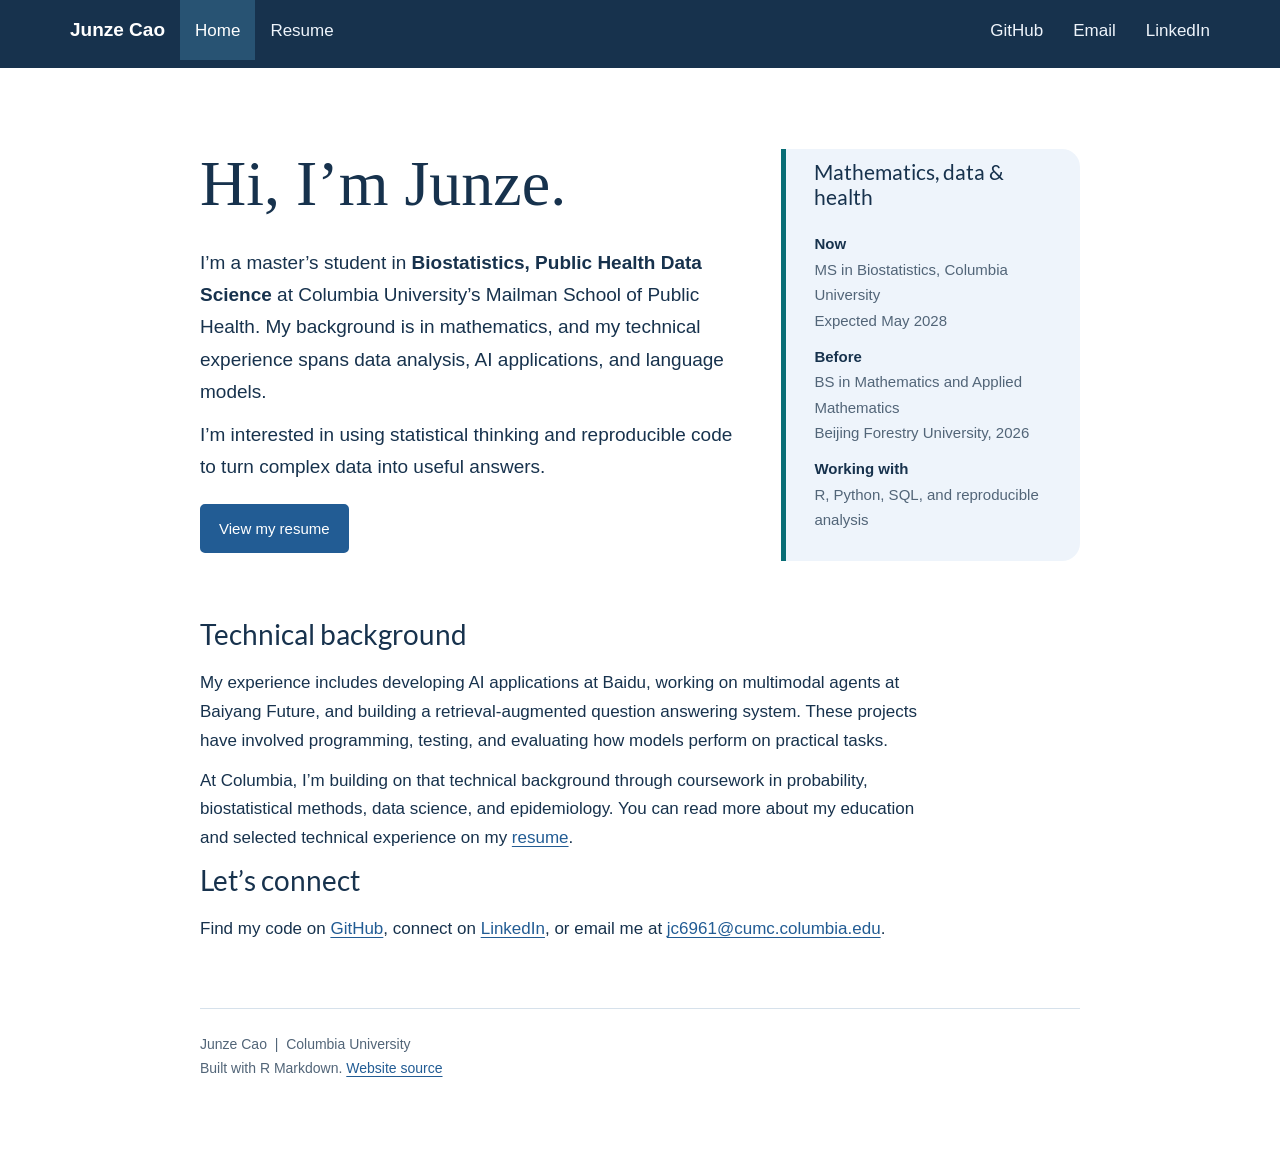
==== commit d3a38138: "Separate personal website from standalone Problem 2 dashboard" ====
--- a/index.html
+++ b/index.html
@@ -249,9 +249,6 @@
 <li>
   <a href="resume.html">Resume</a>
 </li>
-<li>
-  <a href="dashboard.html">Weather dashboard</a>
-</li>
       </ul>
       <ul class="nav navbar-nav navbar-right">
         <li>
@@ -286,9 +283,7 @@
 spans data analysis, AI applications, and language models.</p>
 <p>I’m interested in using statistical thinking and reproducible code to
 turn complex data into useful answers.</p>
-<p><a href="resume.html" class="btn btn-primary">View my resume</a> <a
-href="dashboard.html" class="btn btn-default">Explore the weather
-dashboard</a></p>
+<p><a href="resume.html" class="btn btn-primary">View my resume</a></p>
 </div>
 <div id="mathematics-data-health" class="section level3 intro-aside">
 <h3>Mathematics, data &amp; health</h3>
@@ -302,16 +297,17 @@
 R, Python, SQL, and reproducible analysis</p>
 </div>
 </div>
-<div id="explore-new-york-weather" class="section level2">
-<h2>Explore New York weather</h2>
-<p>How do temperatures and precipitation change over a year? My <a
-href="dashboard.html">interactive dashboard</a> explores New York
-weather station records from 2010 using the NY NOAA dataset in
-<code>p8105.datasets</code>.</p>
-<p>Use the line chart to follow monthly temperatures, the bar chart to
-compare precipitation, and the scatterplot to explore daily minimum and
-maximum temperatures. Hover over a point for details, click a legend to
-isolate a series, or drag to zoom.</p>
+<div id="technical-background" class="section level2">
+<h2>Technical background</h2>
+<p>My experience includes developing AI applications at Baidu, working
+on multimodal agents at Baiyang Future, and building a
+retrieval-augmented question answering system. These projects have
+involved programming, testing, and evaluating how models perform on
+practical tasks.</p>
+<p>At Columbia, I’m building on that technical background through
+coursework in probability, biostatistical methods, data science, and
+epidemiology. You can read more about my education and selected
+technical experience on my <a href="resume.html">resume</a>.</p>
 </div>
 <div id="lets-connect" class="section level2">
 <h2>Let’s connect</h2>
@@ -324,7 +320,7 @@
 
 <footer class="site-footer">
   <p>Junze Cao &nbsp;|&nbsp; Columbia University<br>
-  Built with R Markdown for P8105 Homework 4.
+  Built with R Markdown.
   <a href="https://github.com/tangerine-jc/p8105_hw4_jc6961">Website source</a></p>
 </footer>
 
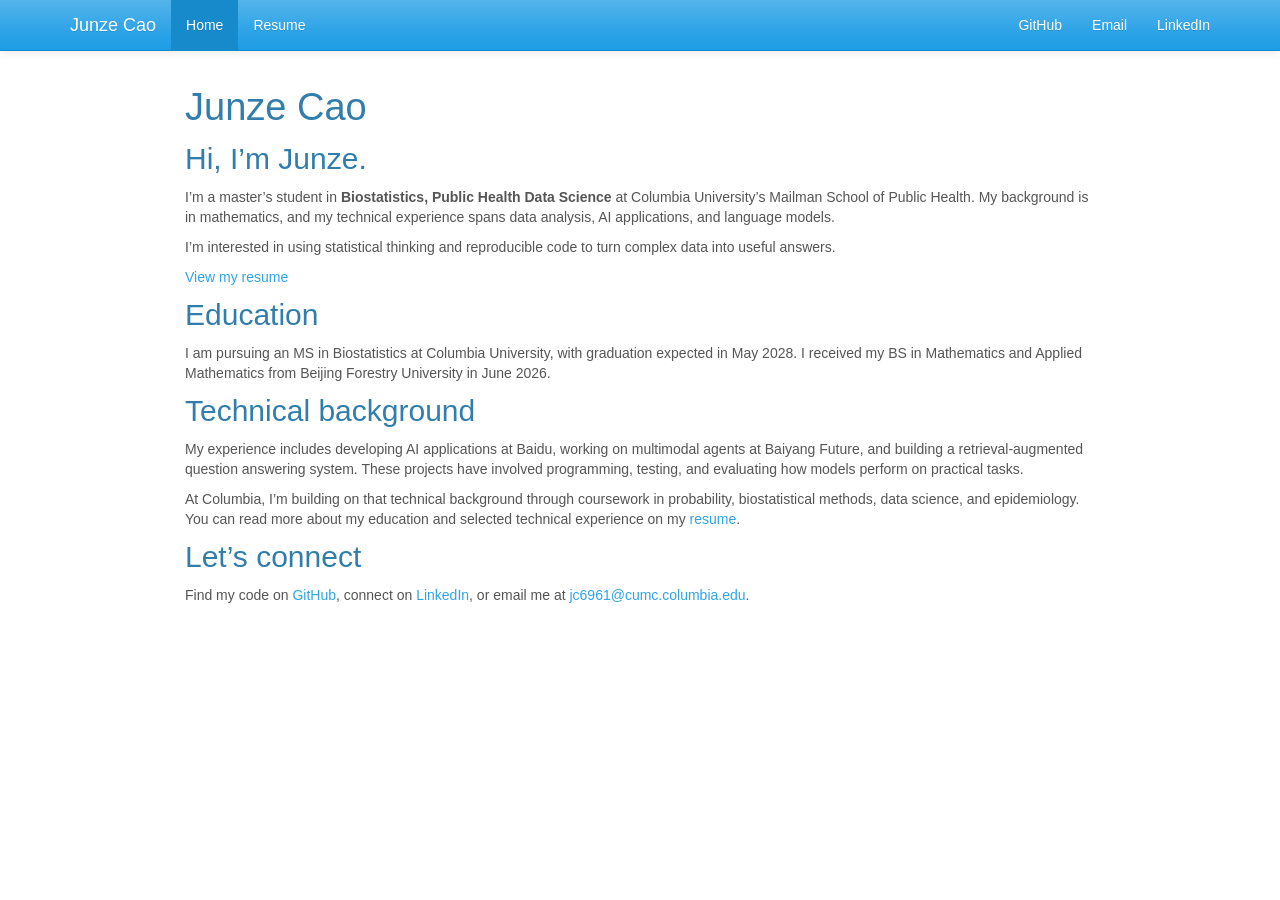
==== commit 359ac963: "Use lecture methods for website and interactive dashboard" ====
--- a/index.html
+++ b/index.html
@@ -16,7 +16,7 @@
 <script src="site_libs/header-attrs-2.32/header-attrs.js"></script>
 <script src="site_libs/jquery-3.6.0/jquery-3.6.0.min.js"></script>
 <meta name="viewport" content="width=device-width, initial-scale=1" />
-<link href="site_libs/bootstrap-3.3.5/css/flatly.min.css" rel="stylesheet" />
+<link href="site_libs/bootstrap-3.3.5/css/cerulean.min.css" rel="stylesheet" />
 <script src="site_libs/bootstrap-3.3.5/js/bootstrap.min.js"></script>
 <script src="site_libs/bootstrap-3.3.5/shim/html5shiv.min.js"></script>
 <script src="site_libs/bootstrap-3.3.5/shim/respond.min.js"></script>
@@ -58,7 +58,6 @@
 
 
 
-<link rel="stylesheet" href="assets/styles.css" type="text/css" />
 
 
 
@@ -274,28 +273,21 @@
 </div>
 
 
-<div class="intro">
-<div id="hi-im-junze." class="section level1 intro-copy">
-<h1>Hi, I’m Junze.</h1>
+<div id="hi-im-junze." class="section level2">
+<h2>Hi, I’m Junze.</h2>
 <p>I’m a master’s student in <strong>Biostatistics, Public Health Data
 Science</strong> at Columbia University’s Mailman School of Public
 Health. My background is in mathematics, and my technical experience
 spans data analysis, AI applications, and language models.</p>
 <p>I’m interested in using statistical thinking and reproducible code to
 turn complex data into useful answers.</p>
-<p><a href="resume.html" class="btn btn-primary">View my resume</a></p>
-</div>
-<div id="mathematics-data-health" class="section level3 intro-aside">
-<h3>Mathematics, data &amp; health</h3>
-<p><strong>Now</strong><br />
-MS in Biostatistics, Columbia University<br />
-Expected May 2028</p>
-<p><strong>Before</strong><br />
-BS in Mathematics and Applied Mathematics<br />
-Beijing Forestry University, 2026</p>
-<p><strong>Working with</strong><br />
-R, Python, SQL, and reproducible analysis</p>
-</div>
+<p><a href="resume.html">View my resume</a></p>
+</div>
+<div id="education" class="section level2">
+<h2>Education</h2>
+<p>I am pursuing an MS in Biostatistics at Columbia University, with
+graduation expected in May 2028. I received my BS in Mathematics and
+Applied Mathematics from Beijing Forestry University in June 2026.</p>
 </div>
 <div id="technical-background" class="section level2">
 <h2>Technical background</h2>
@@ -318,11 +310,6 @@
 href="mailto:jc6961@cumc.columbia.edu">jc6961@cumc.columbia.edu</a>.</p>
 </div>
 
-<footer class="site-footer">
-  <p>Junze Cao &nbsp;|&nbsp; Columbia University<br>
-  Built with R Markdown.
-  <a href="https://github.com/tangerine-jc/p8105_hw4_jc6961">Website source</a></p>
-</footer>
 
 
 
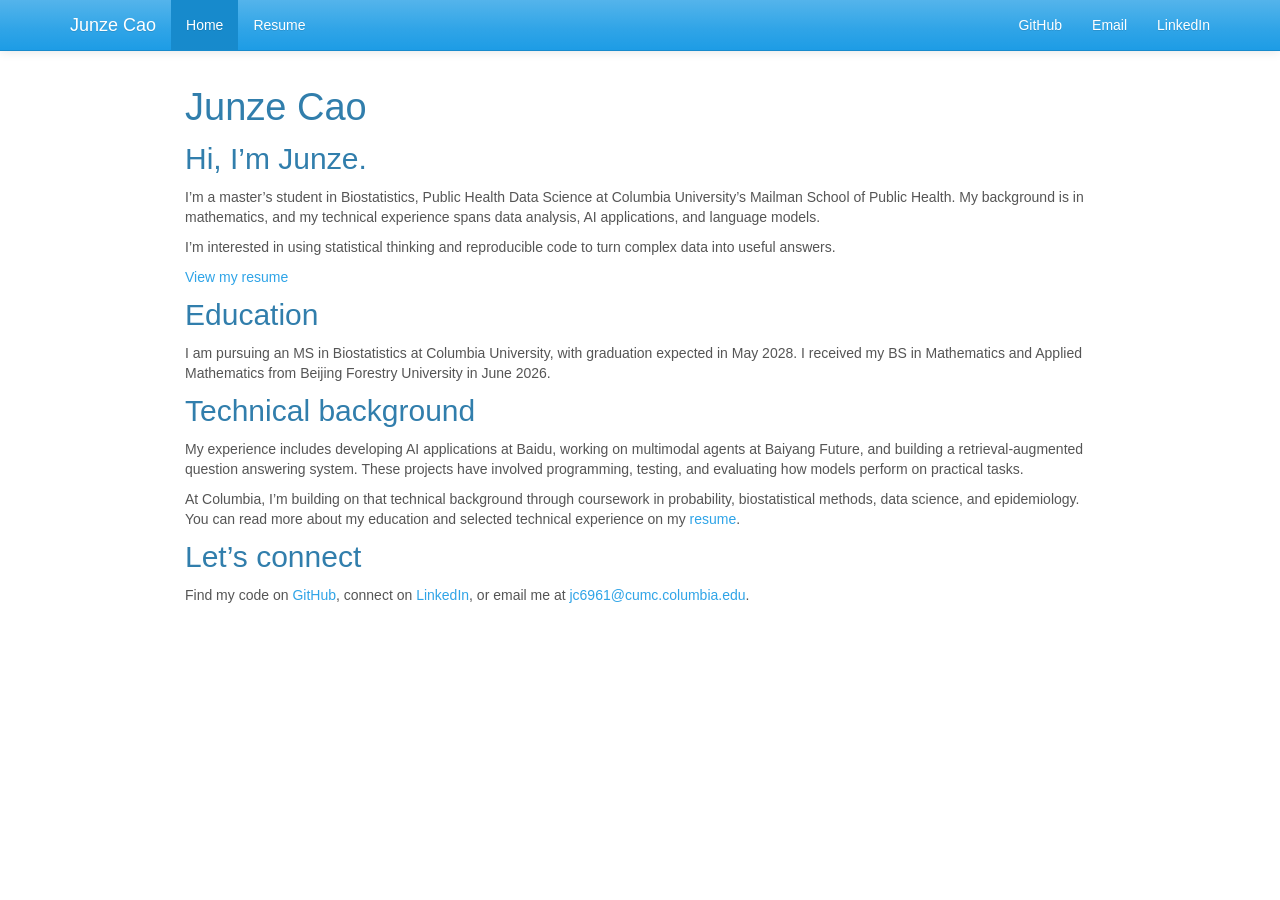
==== commit 564bbdb4: "Match previous homework R Markdown naming and writing style" ====
--- a/index.html
+++ b/index.html
@@ -275,10 +275,10 @@
 
 <div id="hi-im-junze." class="section level2">
 <h2>Hi, I’m Junze.</h2>
-<p>I’m a master’s student in <strong>Biostatistics, Public Health Data
-Science</strong> at Columbia University’s Mailman School of Public
-Health. My background is in mathematics, and my technical experience
-spans data analysis, AI applications, and language models.</p>
+<p>I’m a master’s student in Biostatistics, Public Health Data Science
+at Columbia University’s Mailman School of Public Health. My background
+is in mathematics, and my technical experience spans data analysis, AI
+applications, and language models.</p>
 <p>I’m interested in using statistical thinking and reproducible code to
 turn complex data into useful answers.</p>
 <p><a href="resume.html">View my resume</a></p>
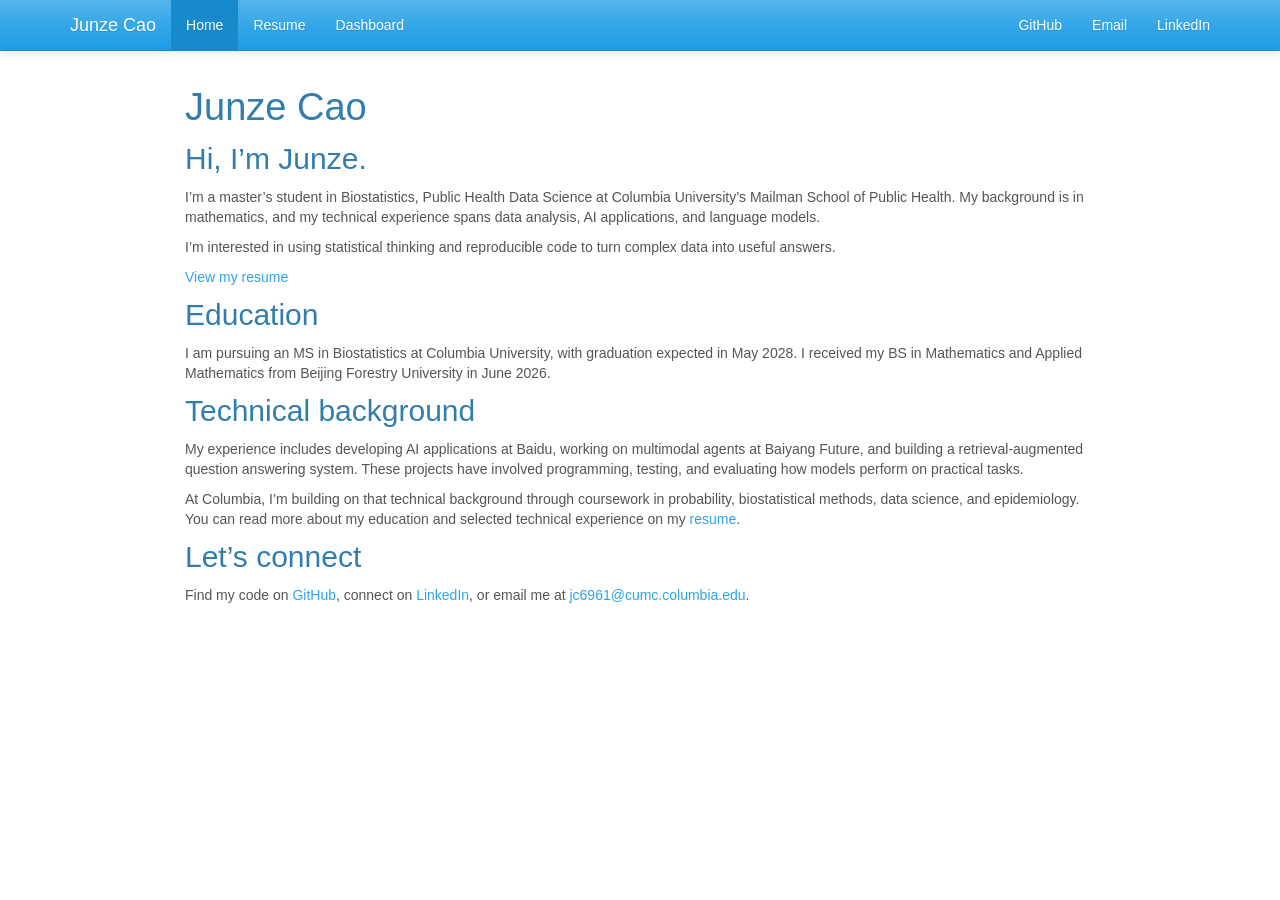
==== commit 182de66d: "Link standalone dashboard from website navigation" ====
--- a/index.html
+++ b/index.html
@@ -248,6 +248,9 @@
 <li>
   <a href="resume.html">Resume</a>
 </li>
+<li>
+  <a href="problem2/p8105_hw4_jc6961.html">Dashboard</a>
+</li>
       </ul>
       <ul class="nav navbar-nav navbar-right">
         <li>
